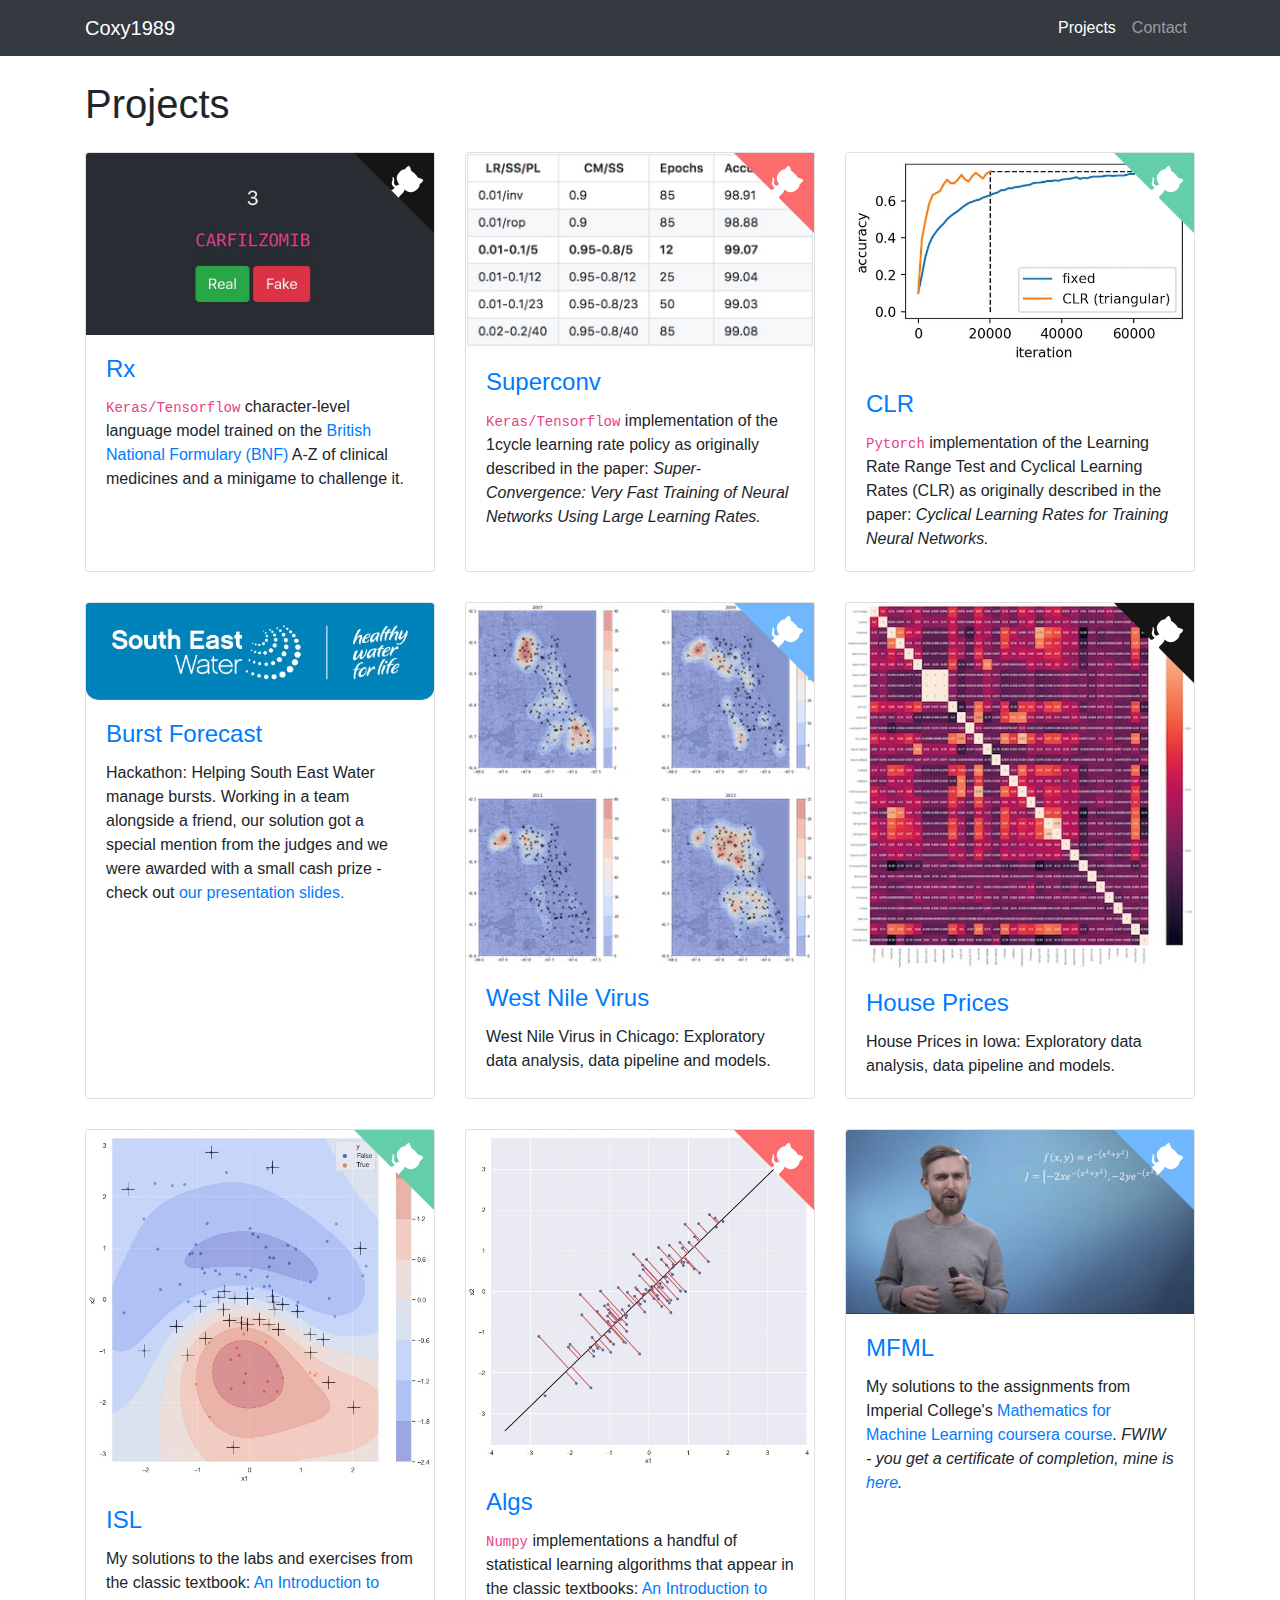
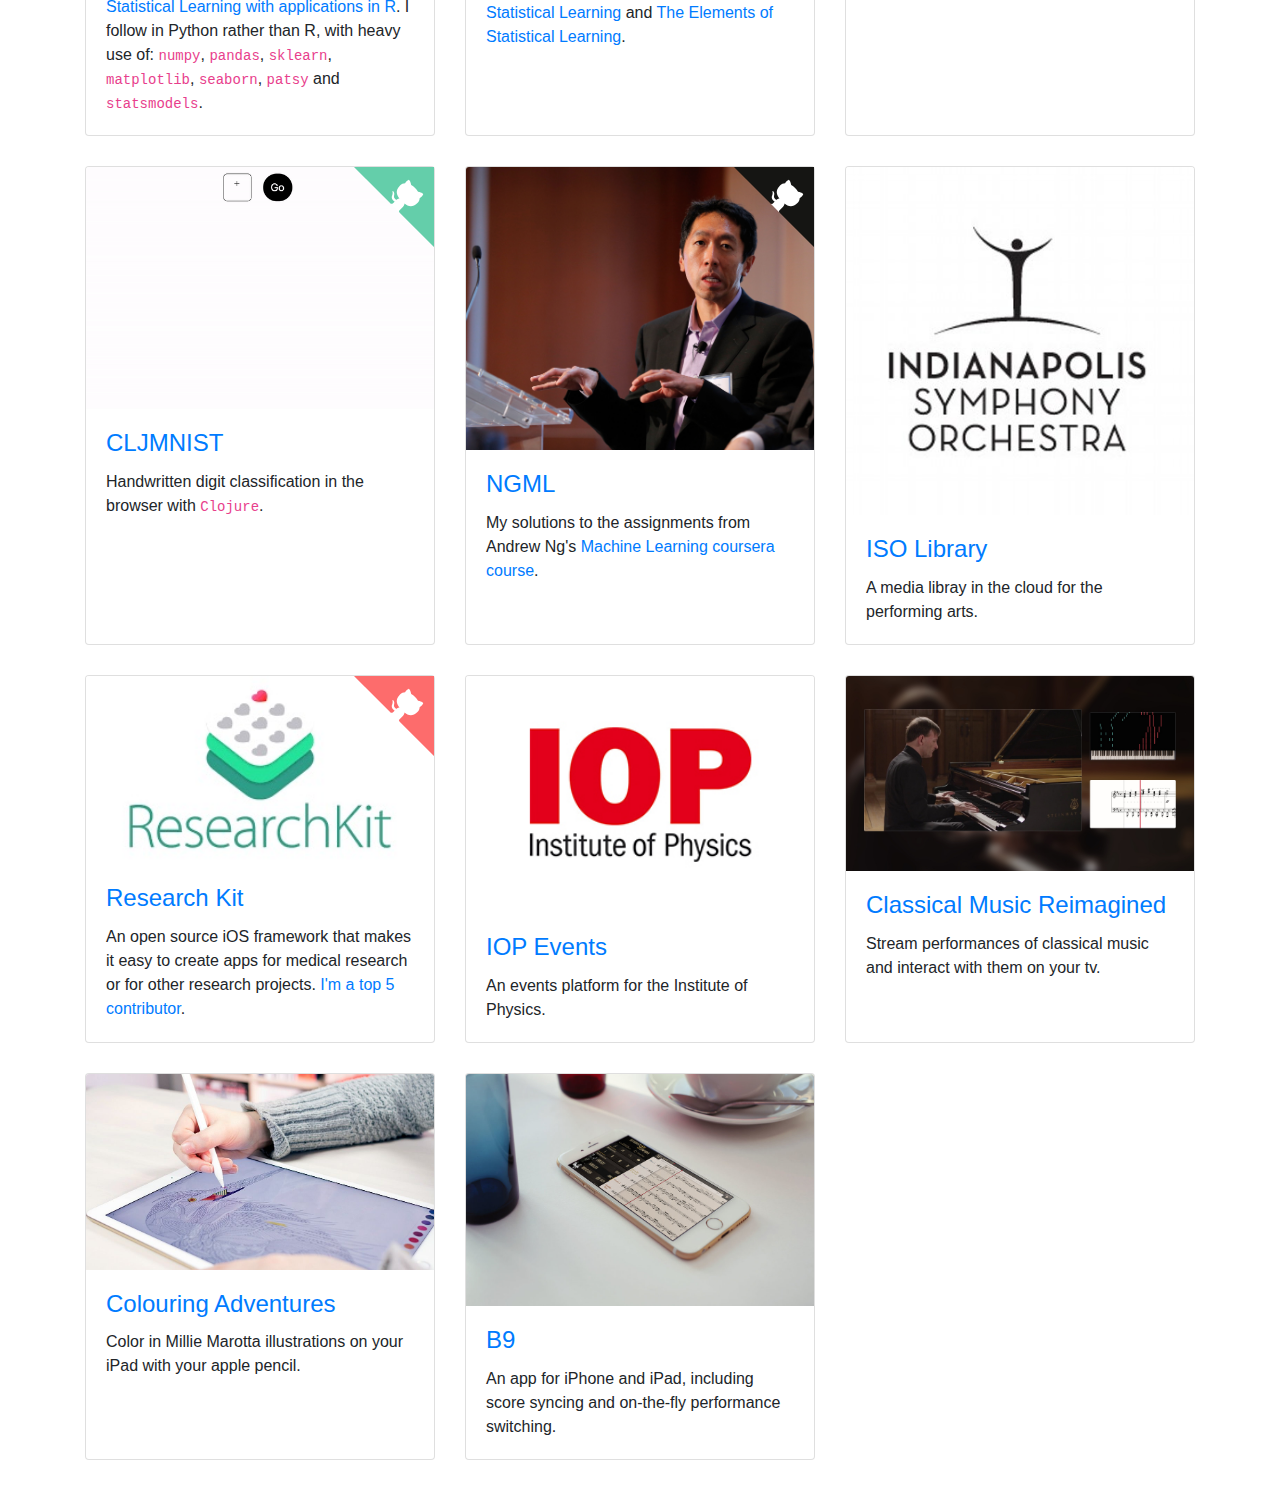
==== site/index.html @ 967aac82 "add rx" ====
<!DOCTYPE html>
<html lang="en">

  <head>

    <meta charset="utf-8">
    <meta name="viewport" content="width=device-width, initial-scale=1, shrink-to-fit=no">
    <meta name="description" content="">
    <meta name="author" content="">

    <title>Coxy1989</title>

    <!-- Bootstrap core CSS -->
    <link href="vendor/bootstrap/css/bootstrap.min.css" rel="stylesheet">

    <!-- Custom styles for this template -->
    <link href="css/3-col-portfolio.css" rel="stylesheet">

  </head>

  <body>

    <!-- Navigation -->
    <nav class="navbar navbar-expand-lg navbar-dark bg-dark fixed-top">

      <div class="container">
        <a class="navbar-brand" href="#">Coxy1989</a>
        <button class="navbar-toggler" type="button" data-toggle="collapse" data-target="#navbarResponsive" aria-controls="navbarResponsive" aria-expanded="false" aria-label="Toggle navigation">
          <span class="navbar-toggler-icon"></span>
        </button>
        <div class="collapse navbar-collapse" id="navbarResponsive">
          <ul class="navbar-nav ml-auto">
            <li class="nav-item active">
              <a class="nav-link" href="#projects">Projects
                <span class="sr-only">(current)</span>
              </a>
            </li>
            <li class="nav-item">
              <a class="nav-link" href="mailto:gcoxy1989@gmail.com">Contact</a>
            </li>
          </ul>
        </div>
      </div>
    </nav>

    <!-- Page Content -->
    <div class="container">


      <!-- Page Heading -->
      <h1 id='projects' class="my-4">Projects
      </h1>

      <div class="row">


        <div class="col-lg-4 col-sm-6 portfolio-item">
          <div class="card h-100">
            <a href="https://rx.coxy1989.com/"><img class="card-img-top" src="./img/rx.jpg" alt=""></a>
            <div class="card-body">
              <a href="https://github.com/coxy1989/rx" class="github-corner" aria-label="View source on GitHub"><svg width="80" height="80" viewBox="0 0 250 250" style="fill:#151513; color:#fff; position: absolute; top: 0; border: 0; right: 0;" aria-hidden="true"><path d="M0,0 L115,115 L130,115 L142,142 L250,250 L250,0 Z"></path><path d="M128.3,109.0 C113.8,99.7 119.0,89.6 119.0,89.6 C122.0,82.7 120.5,78.6 120.5,78.6 C119.2,72.0 123.4,76.3 123.4,76.3 C127.3,80.9 125.5,87.3 125.5,87.3 C122.9,97.6 130.6,101.9 134.4,103.2" fill="currentColor" style="transform-origin: 130px 106px;" class="octo-arm"></path><path d="M115.0,115.0 C114.9,115.1 118.7,116.5 119.8,115.4 L133.7,101.6 C136.9,99.2 139.9,98.4 142.2,98.6 C133.8,88.0 127.5,74.4 143.8,58.0 C148.5,53.4 154.0,51.2 159.7,51.0 C160.3,49.4 163.2,43.6 171.4,40.1 C171.4,40.1 176.1,42.5 178.8,56.2 C183.1,58.6 187.2,61.8 190.9,65.4 C194.5,69.0 197.7,73.2 200.1,77.6 C213.8,80.2 216.3,84.9 216.3,84.9 C212.7,93.1 206.9,96.0 205.4,96.6 C205.1,102.4 203.0,107.8 198.3,112.5 C181.9,128.9 168.3,122.5 157.7,114.1 C157.9,116.9 156.7,120.9 152.7,124.9 L141.0,136.5 C139.8,137.7 141.6,141.9 141.8,141.8 Z" fill="currentColor" class="octo-body"></path></svg></a><style>.github-corner:hover .octo-arm{animation:octocat-wave 560ms ease-in-out}@keyframes octocat-wave{0%,100%{transform:rotate(0)}20%,60%{transform:rotate(-25deg)}40%,80%{transform:rotate(10deg)}}@media (max-width:500px){.github-corner:hover .octo-arm{animation:none}.github-corner .octo-arm{animation:octocat-wave 560ms ease-in-out}}</style>
              <h4 class="card-title">
                <a href="https://rx.coxy1989.com/">Rx</a>
              </h4>
              <p class="card-text"> <code>Keras/Tensorflow</code> character-level language model trained on the <a href=https://bnf.nice.org.uk/>British National Formulary (BNF)</a> A-Z of clinical medicines and a minigame to challenge it.</p>
            </div>
          </div>
        </div>


        <div class="col-lg-4 col-sm-6 portfolio-item">
          <div class="card h-100">
            <a href="https://github.com/coxy1989/superconv"><img class="card-img-top" src="./img/superconv.jpg" alt=""></a>
            <div class="card-body">
              <a href="https://github.com/coxy1989/superconv" class="github-corner" aria-label="View source on GitHub"><svg width="80" height="80" viewBox="0 0 250 250" style="fill:#FD6C6C; color:#fff; position: absolute; top: 0; border: 0; right: 0;" aria-hidden="true"><path d="M0,0 L115,115 L130,115 L142,142 L250,250 L250,0 Z"></path><path d="M128.3,109.0 C113.8,99.7 119.0,89.6 119.0,89.6 C122.0,82.7 120.5,78.6 120.5,78.6 C119.2,72.0 123.4,76.3 123.4,76.3 C127.3,80.9 125.5,87.3 125.5,87.3 C122.9,97.6 130.6,101.9 134.4,103.2" fill="currentColor" style="transform-origin: 130px 106px;" class="octo-arm"></path><path d="M115.0,115.0 C114.9,115.1 118.7,116.5 119.8,115.4 L133.7,101.6 C136.9,99.2 139.9,98.4 142.2,98.6 C133.8,88.0 127.5,74.4 143.8,58.0 C148.5,53.4 154.0,51.2 159.7,51.0 C160.3,49.4 163.2,43.6 171.4,40.1 C171.4,40.1 176.1,42.5 178.8,56.2 C183.1,58.6 187.2,61.8 190.9,65.4 C194.5,69.0 197.7,73.2 200.1,77.6 C213.8,80.2 216.3,84.9 216.3,84.9 C212.7,93.1 206.9,96.0 205.4,96.6 C205.1,102.4 203.0,107.8 198.3,112.5 C181.9,128.9 168.3,122.5 157.7,114.1 C157.9,116.9 156.7,120.9 152.7,124.9 L141.0,136.5 C139.8,137.7 141.6,141.9 141.8,141.8 Z" fill="currentColor" class="octo-body"></path></svg></a><style>.github-corner:hover .octo-arm{animation:octocat-wave 560ms ease-in-out}@keyframes octocat-wave{0%,100%{transform:rotate(0)}20%,60%{transform:rotate(-25deg)}40%,80%{transform:rotate(10deg)}}@media (max-width:500px){.github-corner:hover .octo-arm{animation:none}.github-corner .octo-arm{animation:octocat-wave 560ms ease-in-out}}</style>
              <h4 class="card-title">
                <a href="https://github.com/coxy1989/superconv">Superconv</a>
              </h4>
              <p class="card-text"> <code>Keras/Tensorflow</code> implementation of the 1cycle learning rate policy as originally described in the paper: <i>Super-Convergence: Very Fast Training of Neural Networks Using Large Learning Rates.</i></p>
            </div>
          </div>
        </div>

        <div class="col-lg-4 col-sm-6 portfolio-item">
          <div class="card h-100">
            <a href="https://github.com/coxy1989/clr"><img class="card-img-top" src="./img/clr.jpg" alt=""></a>
            <div class="card-body">
              <a href="https://github.com/coxy1989/clr" class="github-corner" aria-label="View source on GitHub"><svg width="80" height="80" viewBox="0 0 250 250" style="fill:#64CEAA; color:#fff; position: absolute; top: 0; border: 0; right: 0;" aria-hidden="true"><path d="M0,0 L115,115 L130,115 L142,142 L250,250 L250,0 Z"></path><path d="M128.3,109.0 C113.8,99.7 119.0,89.6 119.0,89.6 C122.0,82.7 120.5,78.6 120.5,78.6 C119.2,72.0 123.4,76.3 123.4,76.3 C127.3,80.9 125.5,87.3 125.5,87.3 C122.9,97.6 130.6,101.9 134.4,103.2" fill="currentColor" style="transform-origin: 130px 106px;" class="octo-arm"></path><path d="M115.0,115.0 C114.9,115.1 118.7,116.5 119.8,115.4 L133.7,101.6 C136.9,99.2 139.9,98.4 142.2,98.6 C133.8,88.0 127.5,74.4 143.8,58.0 C148.5,53.4 154.0,51.2 159.7,51.0 C160.3,49.4 163.2,43.6 171.4,40.1 C171.4,40.1 176.1,42.5 178.8,56.2 C183.1,58.6 187.2,61.8 190.9,65.4 C194.5,69.0 197.7,73.2 200.1,77.6 C213.8,80.2 216.3,84.9 216.3,84.9 C212.7,93.1 206.9,96.0 205.4,96.6 C205.1,102.4 203.0,107.8 198.3,112.5 C181.9,128.9 168.3,122.5 157.7,114.1 C157.9,116.9 156.7,120.9 152.7,124.9 L141.0,136.5 C139.8,137.7 141.6,141.9 141.8,141.8 Z" fill="currentColor" class="octo-body"></path></svg></a><style>.github-corner:hover .octo-arm{animation:octocat-wave 560ms ease-in-out}@keyframes octocat-wave{0%,100%{transform:rotate(0)}20%,60%{transform:rotate(-25deg)}40%,80%{transform:rotate(10deg)}}@media (max-width:500px){.github-corner:hover .octo-arm{animation:none}.github-corner .octo-arm{animation:octocat-wave 560ms ease-in-out}}</style>
              <h4 class="card-title">

                <a href="https://github.com/coxy1989/clr">CLR</a>
              </h4>
              <p class="card-text"> <code>Pytorch</code> implementation of the Learning Rate Range Test and Cyclical Learning Rates (CLR) as originally described in the paper: <i>Cyclical Learning Rates for Training Neural Networks.</i></p>
            </div>
          </div>
        </div>
        <div class="col-lg-4 col-sm-6 portfolio-item">
          <div class="card h-100">
            <a href="https://solveitsew.devpost.com/"><img class="card-img-top" src="./img/sew.jpg" alt=""></a>
            <div class="card-body">
              <h4 class="card-title">
                <a href="https://solveitsew.devpost.com/">Burst Forecast</a>
              </h4>
              <p class="card-text">Hackathon: Helping South East Water manage bursts. Working in a team alongside a friend, our solution got a special mention from the judges and we were awarded with a small cash prize - check out <a href=https://docs.google.com/presentation/d/1kaTD7jr0DhJR7IDXVY0lVQ7-jD_r_qhhgqzK9_5nKRc/edit#slide=id.p> our presentation slides.</a></p>
            </div>
          </div>
        </div>
        <div class="col-lg-4 col-sm-6 portfolio-item">
          <div class="card h-100">
            <a href="https://github.com/coxy1989/west-nile-virus"><img class="card-img-top" src="./img/wnv.jpg" alt=""></a>
            <div class="card-body">
              <a href="https://github.com/coxy1989/west-nile-virus" class="github-corner" aria-label="View source on GitHub"><svg width="80" height="80" viewBox="0 0 250 250" style="fill:#70B7FD; color:#fff; position: absolute; top: 0; border: 0; right: 0;" aria-hidden="true"><path d="M0,0 L115,115 L130,115 L142,142 L250,250 L250,0 Z"></path><path d="M128.3,109.0 C113.8,99.7 119.0,89.6 119.0,89.6 C122.0,82.7 120.5,78.6 120.5,78.6 C119.2,72.0 123.4,76.3 123.4,76.3 C127.3,80.9 125.5,87.3 125.5,87.3 C122.9,97.6 130.6,101.9 134.4,103.2" fill="currentColor" style="transform-origin: 130px 106px;" class="octo-arm"></path><path d="M115.0,115.0 C114.9,115.1 118.7,116.5 119.8,115.4 L133.7,101.6 C136.9,99.2 139.9,98.4 142.2,98.6 C133.8,88.0 127.5,74.4 143.8,58.0 C148.5,53.4 154.0,51.2 159.7,51.0 C160.3,49.4 163.2,43.6 171.4,40.1 C171.4,40.1 176.1,42.5 178.8,56.2 C183.1,58.6 187.2,61.8 190.9,65.4 C194.5,69.0 197.7,73.2 200.1,77.6 C213.8,80.2 216.3,84.9 216.3,84.9 C212.7,93.1 206.9,96.0 205.4,96.6 C205.1,102.4 203.0,107.8 198.3,112.5 C181.9,128.9 168.3,122.5 157.7,114.1 C157.9,116.9 156.7,120.9 152.7,124.9 L141.0,136.5 C139.8,137.7 141.6,141.9 141.8,141.8 Z" fill="currentColor" class="octo-body"></path></svg></a><style>.github-corner:hover .octo-arm{animation:octocat-wave 560ms ease-in-out}@keyframes octocat-wave{0%,100%{transform:rotate(0)}20%,60%{transform:rotate(-25deg)}40%,80%{transform:rotate(10deg)}}@media (max-width:500px){.github-corner:hover .octo-arm{animation:none}.github-corner .octo-arm{animation:octocat-wave 560ms ease-in-out}}</style>
              <h4 class="card-title">
                <a href="https://github.com/coxy1989/west-nile-virus">West Nile Virus</a>
              </h4>
              <p class="card-text">West Nile Virus in Chicago: Exploratory data analysis, data pipeline and models.</p>
            </div>
          </div>
        </div>
        <div class="col-lg-4 col-sm-6 portfolio-item">
          <div class="card h-100">
            <a href="https://github.com/coxy1989/house-prices"><img class="card-img-top" src="./img/house_prices.jpg" alt=""></a>
            <div class="card-body">
              <a href="https://github.com/coxy1989/house-prices" class="github-corner" aria-label="View source on GitHub"><svg width="80" height="80" viewBox="0 0 250 250" style="fill:#151513; color:#fff; position: absolute; top: 0; border: 0; right: 0;" aria-hidden="true"><path d="M0,0 L115,115 L130,115 L142,142 L250,250 L250,0 Z"></path><path d="M128.3,109.0 C113.8,99.7 119.0,89.6 119.0,89.6 C122.0,82.7 120.5,78.6 120.5,78.6 C119.2,72.0 123.4,76.3 123.4,76.3 C127.3,80.9 125.5,87.3 125.5,87.3 C122.9,97.6 130.6,101.9 134.4,103.2" fill="currentColor" style="transform-origin: 130px 106px;" class="octo-arm"></path><path d="M115.0,115.0 C114.9,115.1 118.7,116.5 119.8,115.4 L133.7,101.6 C136.9,99.2 139.9,98.4 142.2,98.6 C133.8,88.0 127.5,74.4 143.8,58.0 C148.5,53.4 154.0,51.2 159.7,51.0 C160.3,49.4 163.2,43.6 171.4,40.1 C171.4,40.1 176.1,42.5 178.8,56.2 C183.1,58.6 187.2,61.8 190.9,65.4 C194.5,69.0 197.7,73.2 200.1,77.6 C213.8,80.2 216.3,84.9 216.3,84.9 C212.7,93.1 206.9,96.0 205.4,96.6 C205.1,102.4 203.0,107.8 198.3,112.5 C181.9,128.9 168.3,122.5 157.7,114.1 C157.9,116.9 156.7,120.9 152.7,124.9 L141.0,136.5 C139.8,137.7 141.6,141.9 141.8,141.8 Z" fill="currentColor" class="octo-body"></path></svg></a><style>.github-corner:hover .octo-arm{animation:octocat-wave 560ms ease-in-out}@keyframes octocat-wave{0%,100%{transform:rotate(0)}20%,60%{transform:rotate(-25deg)}40%,80%{transform:rotate(10deg)}}@media (max-width:500px){.github-corner:hover .octo-arm{animation:none}.github-corner .octo-arm{animation:octocat-wave 560ms ease-in-out}}</style>
              <h4 class="card-title">
                <a href="https://github.com/coxy1989/house-prices">House Prices</a>
              </h4>
              <p class="card-text">House Prices in Iowa: Exploratory data analysis, data pipeline and models.</p>
            </div>
          </div>
        </div>
        <div class="col-lg-4 col-sm-6 portfolio-item">
          <div class="card h-100">
            <a href="https://github.com/coxy1989/isl"><img class="card-img-top" src="./img/isl.jpg" alt=""></a>
            <div class="card-body">
              <a href="https://github.com/coxy1989/isl" class="github-corner" aria-label="View source on GitHub"><svg width="80" height="80" viewBox="0 0 250 250" style="fill:#64CEAA; color:#fff; position: absolute; top: 0; border: 0; right: 0;" aria-hidden="true"><path d="M0,0 L115,115 L130,115 L142,142 L250,250 L250,0 Z"></path><path d="M128.3,109.0 C113.8,99.7 119.0,89.6 119.0,89.6 C122.0,82.7 120.5,78.6 120.5,78.6 C119.2,72.0 123.4,76.3 123.4,76.3 C127.3,80.9 125.5,87.3 125.5,87.3 C122.9,97.6 130.6,101.9 134.4,103.2" fill="currentColor" style="transform-origin: 130px 106px;" class="octo-arm"></path><path d="M115.0,115.0 C114.9,115.1 118.7,116.5 119.8,115.4 L133.7,101.6 C136.9,99.2 139.9,98.4 142.2,98.6 C133.8,88.0 127.5,74.4 143.8,58.0 C148.5,53.4 154.0,51.2 159.7,51.0 C160.3,49.4 163.2,43.6 171.4,40.1 C171.4,40.1 176.1,42.5 178.8,56.2 C183.1,58.6 187.2,61.8 190.9,65.4 C194.5,69.0 197.7,73.2 200.1,77.6 C213.8,80.2 216.3,84.9 216.3,84.9 C212.7,93.1 206.9,96.0 205.4,96.6 C205.1,102.4 203.0,107.8 198.3,112.5 C181.9,128.9 168.3,122.5 157.7,114.1 C157.9,116.9 156.7,120.9 152.7,124.9 L141.0,136.5 C139.8,137.7 141.6,141.9 141.8,141.8 Z" fill="currentColor" class="octo-body"></path></svg></a><style>.github-corner:hover .octo-arm{animation:octocat-wave 560ms ease-in-out}@keyframes octocat-wave{0%,100%{transform:rotate(0)}20%,60%{transform:rotate(-25deg)}40%,80%{transform:rotate(10deg)}}@media (max-width:500px){.github-corner:hover .octo-arm{animation:none}.github-corner .octo-arm{animation:octocat-wave 560ms ease-in-out}}</style>
              <h4 class="card-title">
                <a href="https://github.com/coxy1989/isl">ISL</a>
              </h4>
              <p class="card-text"> My solutions to the labs and exercises from the classic textbook: <a href=http://www-bcf.usc.edu/~gareth/ISL/>An Introduction to Statistical Learning with applications in R</a>. I follow in Python rather than R, with heavy use of: <code>numpy</code>, <code>pandas</code>, <code>sklearn</code>, <code>matplotlib</code>, <code>seaborn</code>, <code>patsy</code> and <code>statsmodels</code>.</p>
            </div>
          </div>
        </div>

        <div class="col-lg-4 col-sm-6 portfolio-item">
          <div class="card h-100">
            <a href="https://github.com/coxy1989/algs"><img class="card-img-top" src="./img/algs.jpg" alt=""></a>
            <div class="card-body">
              <a href="https://github.com/coxy1989/algs" class="github-corner" aria-label="View source on GitHub"><svg width="80" height="80" viewBox="0 0 250 250" style="fill:#FD6C6C; color:#fff; position: absolute; top: 0; border: 0; right: 0;" aria-hidden="true"><path d="M0,0 L115,115 L130,115 L142,142 L250,250 L250,0 Z"></path><path d="M128.3,109.0 C113.8,99.7 119.0,89.6 119.0,89.6 C122.0,82.7 120.5,78.6 120.5,78.6 C119.2,72.0 123.4,76.3 123.4,76.3 C127.3,80.9 125.5,87.3 125.5,87.3 C122.9,97.6 130.6,101.9 134.4,103.2" fill="currentColor" style="transform-origin: 130px 106px;" class="octo-arm"></path><path d="M115.0,115.0 C114.9,115.1 118.7,116.5 119.8,115.4 L133.7,101.6 C136.9,99.2 139.9,98.4 142.2,98.6 C133.8,88.0 127.5,74.4 143.8,58.0 C148.5,53.4 154.0,51.2 159.7,51.0 C160.3,49.4 163.2,43.6 171.4,40.1 C171.4,40.1 176.1,42.5 178.8,56.2 C183.1,58.6 187.2,61.8 190.9,65.4 C194.5,69.0 197.7,73.2 200.1,77.6 C213.8,80.2 216.3,84.9 216.3,84.9 C212.7,93.1 206.9,96.0 205.4,96.6 C205.1,102.4 203.0,107.8 198.3,112.5 C181.9,128.9 168.3,122.5 157.7,114.1 C157.9,116.9 156.7,120.9 152.7,124.9 L141.0,136.5 C139.8,137.7 141.6,141.9 141.8,141.8 Z" fill="currentColor" class="octo-body"></path></svg></a><style>.github-corner:hover .octo-arm{animation:octocat-wave 560ms ease-in-out}@keyframes octocat-wave{0%,100%{transform:rotate(0)}20%,60%{transform:rotate(-25deg)}40%,80%{transform:rotate(10deg)}}@media (max-width:500px){.github-corner:hover .octo-arm{animation:none}.github-corner .octo-arm{animation:octocat-wave 560ms ease-in-out}}</style>
              <h4 class="card-title">
                <a href="https://github.com/coxy1989/algs">Algs</a>
              </h4>
              <p class="card-text"> <code>Numpy</code> implementations a handful of statistical learning algorithms that appear in the classic textbooks: <a href=http://www-bcf.usc.edu/~gareth/ISL/>An Introduction to Statistical Learning</a> and <a href=https://web.stanford.edu/~hastie/ElemStatLearn/>The Elements of Statistical Learning</a>.</p>
            </div>
          </div>
        </div>

        <div class="col-lg-4 col-sm-6 portfolio-item">
          <div class="card h-100">
            <a href="https://github.com/coxy1989/mfml"><img class="card-img-top" src="./img/mfml.jpg" alt=""></a>
            <div class="card-body">
              <a href="https://github.com/coxy1989/mfml" class="github-corner" aria-label="View source on GitHub"><svg width="80" height="80" viewBox="0 0 250 250" style="fill:#70B7FD; color:#fff; position: absolute; top: 0; border: 0; right: 0;" aria-hidden="true"><path d="M0,0 L115,115 L130,115 L142,142 L250,250 L250,0 Z"></path><path d="M128.3,109.0 C113.8,99.7 119.0,89.6 119.0,89.6 C122.0,82.7 120.5,78.6 120.5,78.6 C119.2,72.0 123.4,76.3 123.4,76.3 C127.3,80.9 125.5,87.3 125.5,87.3 C122.9,97.6 130.6,101.9 134.4,103.2" fill="currentColor" style="transform-origin: 130px 106px;" class="octo-arm"></path><path d="M115.0,115.0 C114.9,115.1 118.7,116.5 119.8,115.4 L133.7,101.6 C136.9,99.2 139.9,98.4 142.2,98.6 C133.8,88.0 127.5,74.4 143.8,58.0 C148.5,53.4 154.0,51.2 159.7,51.0 C160.3,49.4 163.2,43.6 171.4,40.1 C171.4,40.1 176.1,42.5 178.8,56.2 C183.1,58.6 187.2,61.8 190.9,65.4 C194.5,69.0 197.7,73.2 200.1,77.6 C213.8,80.2 216.3,84.9 216.3,84.9 C212.7,93.1 206.9,96.0 205.4,96.6 C205.1,102.4 203.0,107.8 198.3,112.5 C181.9,128.9 168.3,122.5 157.7,114.1 C157.9,116.9 156.7,120.9 152.7,124.9 L141.0,136.5 C139.8,137.7 141.6,141.9 141.8,141.8 Z" fill="currentColor" class="octo-body"></path></svg></a><style>.github-corner:hover .octo-arm{animation:octocat-wave 560ms ease-in-out}@keyframes octocat-wave{0%,100%{transform:rotate(0)}20%,60%{transform:rotate(-25deg)}40%,80%{transform:rotate(10deg)}}@media (max-width:500px){.github-corner:hover .octo-arm{animation:none}.github-corner .octo-arm{animation:octocat-wave 560ms ease-in-out}}</style>
              <h4 class="card-title">
                <a href="https://github.com/coxy1989/mfml">MFML</a>
              </h4>
              <p class="card-text"> My solutions to the assignments from Imperial College's <a href=https://www.coursera.org/specializations/mathematics-machine-learning>Mathematics for Machine Learning coursera course</a>. <i>FWIW - you get a certificate of completion, mine is <a href=https://www.coursera.org/account/accomplishments/specialization/ARMLMTNPZJTD>here</a>.</i></p>
            </div>
          </div>
        </div>


        <div class="col-lg-4 col-sm-6 portfolio-item">
          <div class="card h-100">
            <a href="https://github.com/coxy1989/clj_mnist"><img class="card-img-top" src="./img/clj_mnist.gif" alt=""></a>
            <div class="card-body">
              <a href="https://github.com/coxy1989/clj_mnist" class="github-corner" aria-label="View source on GitHub"><svg width="80" height="80" viewBox="0 0 250 250" style="fill:#64CEAA; color:#fff; position: absolute; top: 0; border: 0; right: 0;" aria-hidden="true"><path d="M0,0 L115,115 L130,115 L142,142 L250,250 L250,0 Z"></path><path d="M128.3,109.0 C113.8,99.7 119.0,89.6 119.0,89.6 C122.0,82.7 120.5,78.6 120.5,78.6 C119.2,72.0 123.4,76.3 123.4,76.3 C127.3,80.9 125.5,87.3 125.5,87.3 C122.9,97.6 130.6,101.9 134.4,103.2" fill="currentColor" style="transform-origin: 130px 106px;" class="octo-arm"></path><path d="M115.0,115.0 C114.9,115.1 118.7,116.5 119.8,115.4 L133.7,101.6 C136.9,99.2 139.9,98.4 142.2,98.6 C133.8,88.0 127.5,74.4 143.8,58.0 C148.5,53.4 154.0,51.2 159.7,51.0 C160.3,49.4 163.2,43.6 171.4,40.1 C171.4,40.1 176.1,42.5 178.8,56.2 C183.1,58.6 187.2,61.8 190.9,65.4 C194.5,69.0 197.7,73.2 200.1,77.6 C213.8,80.2 216.3,84.9 216.3,84.9 C212.7,93.1 206.9,96.0 205.4,96.6 C205.1,102.4 203.0,107.8 198.3,112.5 C181.9,128.9 168.3,122.5 157.7,114.1 C157.9,116.9 156.7,120.9 152.7,124.9 L141.0,136.5 C139.8,137.7 141.6,141.9 141.8,141.8 Z" fill="currentColor" class="octo-body"></path></svg></a><style>.github-corner:hover .octo-arm{animation:octocat-wave 560ms ease-in-out}@keyframes octocat-wave{0%,100%{transform:rotate(0)}20%,60%{transform:rotate(-25deg)}40%,80%{transform:rotate(10deg)}}@media (max-width:500px){.github-corner:hover .octo-arm{animation:none}.github-corner .octo-arm{animation:octocat-wave 560ms ease-in-out}}</style>
              <h4 class="card-title">
                <a href="https://github.com/coxy1989/clj_mnist">CLJMNIST</a>
              </h4>
              <p class="card-text"> Handwritten digit classification in the browser with <code>Clojure</code>.</a></p>
            </div>
          </div>
        </div>

        <div class="col-lg-4 col-sm-6 portfolio-item">
          <div class="card h-100">
            <a href="https://github.com/coxy1989/ng_ml"><img class="card-img-top" src="./img/ng.jpg" alt=""></a>
            <div class="card-body">
              <a href="https://github.com/coxy1989/ng_ml" class="github-corner" aria-label="View source on GitHub"><svg width="80" height="80" viewBox="0 0 250 250" style="fill:#151513; color:#fff; position: absolute; top: 0; border: 0; right: 0;" aria-hidden="true"><path d="M0,0 L115,115 L130,115 L142,142 L250,250 L250,0 Z"></path><path d="M128.3,109.0 C113.8,99.7 119.0,89.6 119.0,89.6 C122.0,82.7 120.5,78.6 120.5,78.6 C119.2,72.0 123.4,76.3 123.4,76.3 C127.3,80.9 125.5,87.3 125.5,87.3 C122.9,97.6 130.6,101.9 134.4,103.2" fill="currentColor" style="transform-origin: 130px 106px;" class="octo-arm"></path><path d="M115.0,115.0 C114.9,115.1 118.7,116.5 119.8,115.4 L133.7,101.6 C136.9,99.2 139.9,98.4 142.2,98.6 C133.8,88.0 127.5,74.4 143.8,58.0 C148.5,53.4 154.0,51.2 159.7,51.0 C160.3,49.4 163.2,43.6 171.4,40.1 C171.4,40.1 176.1,42.5 178.8,56.2 C183.1,58.6 187.2,61.8 190.9,65.4 C194.5,69.0 197.7,73.2 200.1,77.6 C213.8,80.2 216.3,84.9 216.3,84.9 C212.7,93.1 206.9,96.0 205.4,96.6 C205.1,102.4 203.0,107.8 198.3,112.5 C181.9,128.9 168.3,122.5 157.7,114.1 C157.9,116.9 156.7,120.9 152.7,124.9 L141.0,136.5 C139.8,137.7 141.6,141.9 141.8,141.8 Z" fill="currentColor" class="octo-body"></path></svg></a><style>.github-corner:hover .octo-arm{animation:octocat-wave 560ms ease-in-out}@keyframes octocat-wave{0%,100%{transform:rotate(0)}20%,60%{transform:rotate(-25deg)}40%,80%{transform:rotate(10deg)}}@media (max-width:500px){.github-corner:hover .octo-arm{animation:none}.github-corner .octo-arm{animation:octocat-wave 560ms ease-in-out}}</style>
              <h4 class="card-title">
                <a href="https://github.com/coxy1989/ng_ml">NGML</a>
              </h4>
              <p class="card-text"> My solutions to the assignments from Andrew Ng's <a href=https://www.coursera.org/learn/machine-learning>Machine Learning coursera course</a>.</p>
            </div>
          </div>
        </div>


        <div class="col-lg-4 col-sm-6 portfolio-item">
          <div class="card h-100">
            <a href="https://www.amphio.co/iso.html"><img class="card-img-top" src="./img/iso.jpg" alt=""></a>
            <div class="card-body">
              <h4 class="card-title">
                <a href="https://www.amphio.co/iso.html">ISO Library</a>
              </h4>
              <p class="card-text"> A media libray in the cloud for the performing arts.</a></p>
            </div>
          </div>
        </div>

        <div class="col-lg-4 col-sm-6 portfolio-item">
          <div class="card h-100">
            <a href="https://github.com/ResearchKit/ResearchKit"><img class="card-img-top" src="./img/rk.jpg" alt=""></a>
            <div class="card-body">
              <a href="https://github.com/ResearchKit/ResearchKit" class="github-corner" aria-label="View source on GitHub"><svg width="80" height="80" viewBox="0 0 250 250" style="fill:#FD6C6C; color:#fff; position: absolute; top: 0; border: 0; right: 0;" aria-hidden="true"><path d="M0,0 L115,115 L130,115 L142,142 L250,250 L250,0 Z"></path><path d="M128.3,109.0 C113.8,99.7 119.0,89.6 119.0,89.6 C122.0,82.7 120.5,78.6 120.5,78.6 C119.2,72.0 123.4,76.3 123.4,76.3 C127.3,80.9 125.5,87.3 125.5,87.3 C122.9,97.6 130.6,101.9 134.4,103.2" fill="currentColor" style="transform-origin: 130px 106px;" class="octo-arm"></path><path d="M115.0,115.0 C114.9,115.1 118.7,116.5 119.8,115.4 L133.7,101.6 C136.9,99.2 139.9,98.4 142.2,98.6 C133.8,88.0 127.5,74.4 143.8,58.0 C148.5,53.4 154.0,51.2 159.7,51.0 C160.3,49.4 163.2,43.6 171.4,40.1 C171.4,40.1 176.1,42.5 178.8,56.2 C183.1,58.6 187.2,61.8 190.9,65.4 C194.5,69.0 197.7,73.2 200.1,77.6 C213.8,80.2 216.3,84.9 216.3,84.9 C212.7,93.1 206.9,96.0 205.4,96.6 C205.1,102.4 203.0,107.8 198.3,112.5 C181.9,128.9 168.3,122.5 157.7,114.1 C157.9,116.9 156.7,120.9 152.7,124.9 L141.0,136.5 C139.8,137.7 141.6,141.9 141.8,141.8 Z" fill="currentColor" class="octo-body"></path></svg></a><style>.github-corner:hover .octo-arm{animation:octocat-wave 560ms ease-in-out}@keyframes octocat-wave{0%,100%{transform:rotate(0)}20%,60%{transform:rotate(-25deg)}40%,80%{transform:rotate(10deg)}}@media (max-width:500px){.github-corner:hover .octo-arm{animation:none}.github-corner .octo-arm{animation:octocat-wave 560ms ease-in-out}}</style>
              <h4 class="card-title">
                <a href="https://github.com/ResearchKit/ResearchKit">Research Kit</a>
              </h4>
              <p class="card-text"> An open source iOS framework that makes it easy to create apps for medical research or for other research projects. <a href=https://github.com/ResearchKit/ResearchKit/graphs/contributors?from=2015-04-12&to=2019-01-22&type=a>I'm a top 5 contributor</a>.</a></p>
            </div>
          </div>
        </div>

        <div class="col-lg-4 col-sm-6 portfolio-item">
          <div class="card h-100">
            <a href="https://www.amphio.co/iop-events.html "><img class="card-img-top" src="./img/iop.jpg" alt=""></a>
            <div class="card-body">
              <h4 class="card-title">
                <a href="https://www.amphio.co/iop-events.html ">IOP Events</a>
              </h4>
              <p class="card-text"> An events platform for the Institute of Physics</code>.</a></p>
            </div>
          </div>
        </div>

        <div class="col-lg-4 col-sm-6 portfolio-item">
          <div class="card h-100">
            <a href="https://itunes.apple.com/gb/app/classical-music-reimagined/id1046460216"><img class="card-img-top" src="./img/cmri.jpg" alt=""></a>
            <div class="card-body">
              <h4 class="card-title">
                <a href="https://itunes.apple.com/gb/app/classical-music-reimagined/id1046460216">Classical Music Reimagined</a>
              </h4>
              <p class="card-text"> Stream performances of classical music and interact with them on your tv.</a></p>
            </div>
          </div>
        </div>

        <div class="col-lg-4 col-sm-6 portfolio-item">
          <div class="card h-100">
            <a href="https://itunes.apple.com/gb/app/millie-marottas-colouring-adventures/id1064432319?mt=8"><img class="card-img-top" src="./img/col.jpg" alt=""></a>
            <div class="card-body">
              <h4 class="card-title">
                <a href="https://itunes.apple.com/gb/app/millie-marottas-colouring-adventures/id1064432319?mt=8">Colouring Adventures</a>
              </h4>
              <p class="card-text"> Color in Millie Marotta illustrations on your iPad with your apple pencil. </a></p>
            </div>
          </div>
        </div>

        <div class="col-lg-4 col-sm-6 portfolio-item">
          <div class="card h-100">
            <a href="http://beethovens9thsymphony.touchpress.com/ "><img class="card-img-top" src="./img/b9.jpg" alt=""></a>
            <div class="card-body">
              <h4 class="card-title">
                <a href="http://beethovens9thsymphony.touchpress.com/ ">B9</a>
              </h4>
              <p class="card-text"> An app for iPhone and iPad, including score syncing and on-the-fly performance switching. </a></p>
            </div>
          </div>
        </div>


      </div>
    </div>

    <!-- Bootstrap core JavaScript -->
    <script src="vendor/jquery/jquery.min.js"></script>
    <script src="vendor/bootstrap/js/bootstrap.bundle.min.js"></script>

  </body>

</html>
---- site/css/3-col-portfolio.css ----
/*!
 * Start Bootstrap - 3 Col Portfolio (https://startbootstrap.com/template-overviews/3-col-portfolio)
 * Copyright 2013-2018 Start Bootstrap
 * Licensed under MIT (https://github.com/BlackrockDigital/startbootstrap-3-col-portfolio/blob/master/LICENSE)
 */

body {
  padding-top: 54px;
}

@media (min-width: 992px) {
  body {
    padding-top: 56px;
  }
}

.portfolio-item {
  margin-bottom: 30px;
}

.pagination {
  margin-bottom: 30px;
}
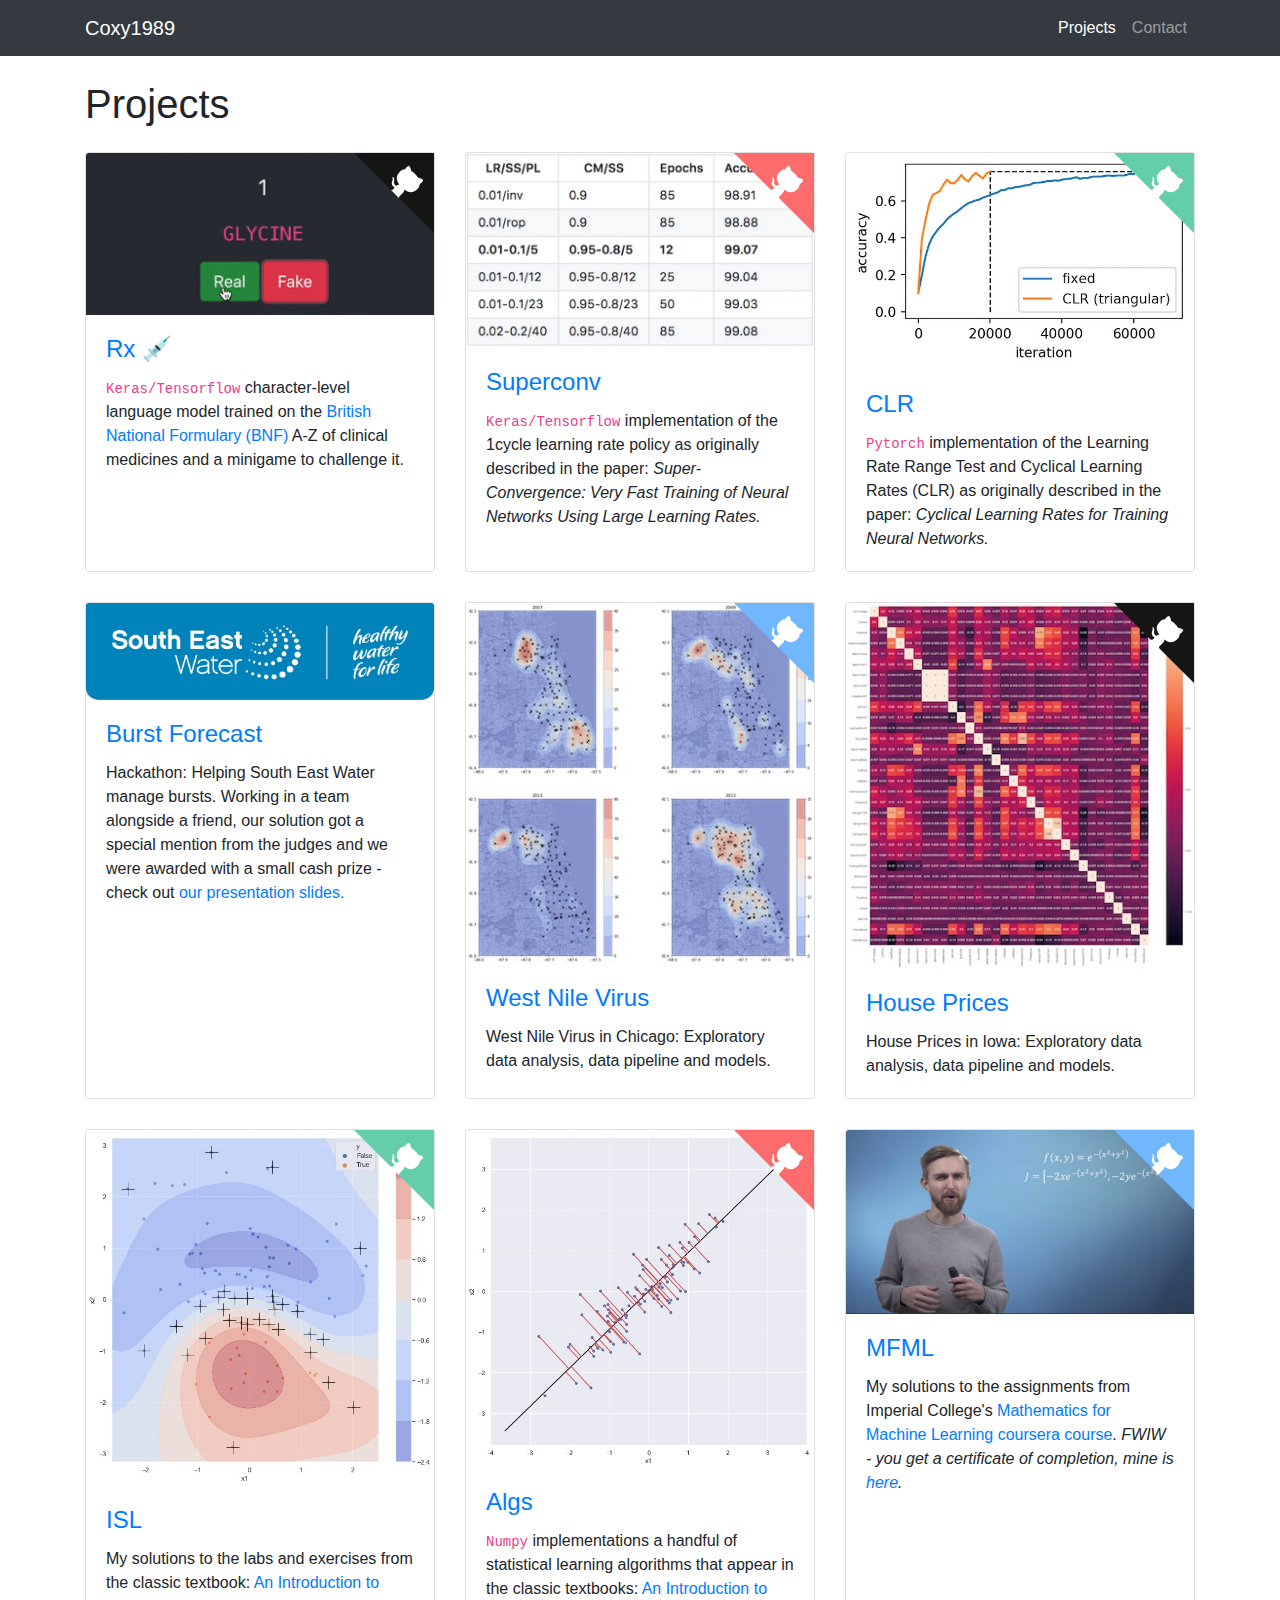
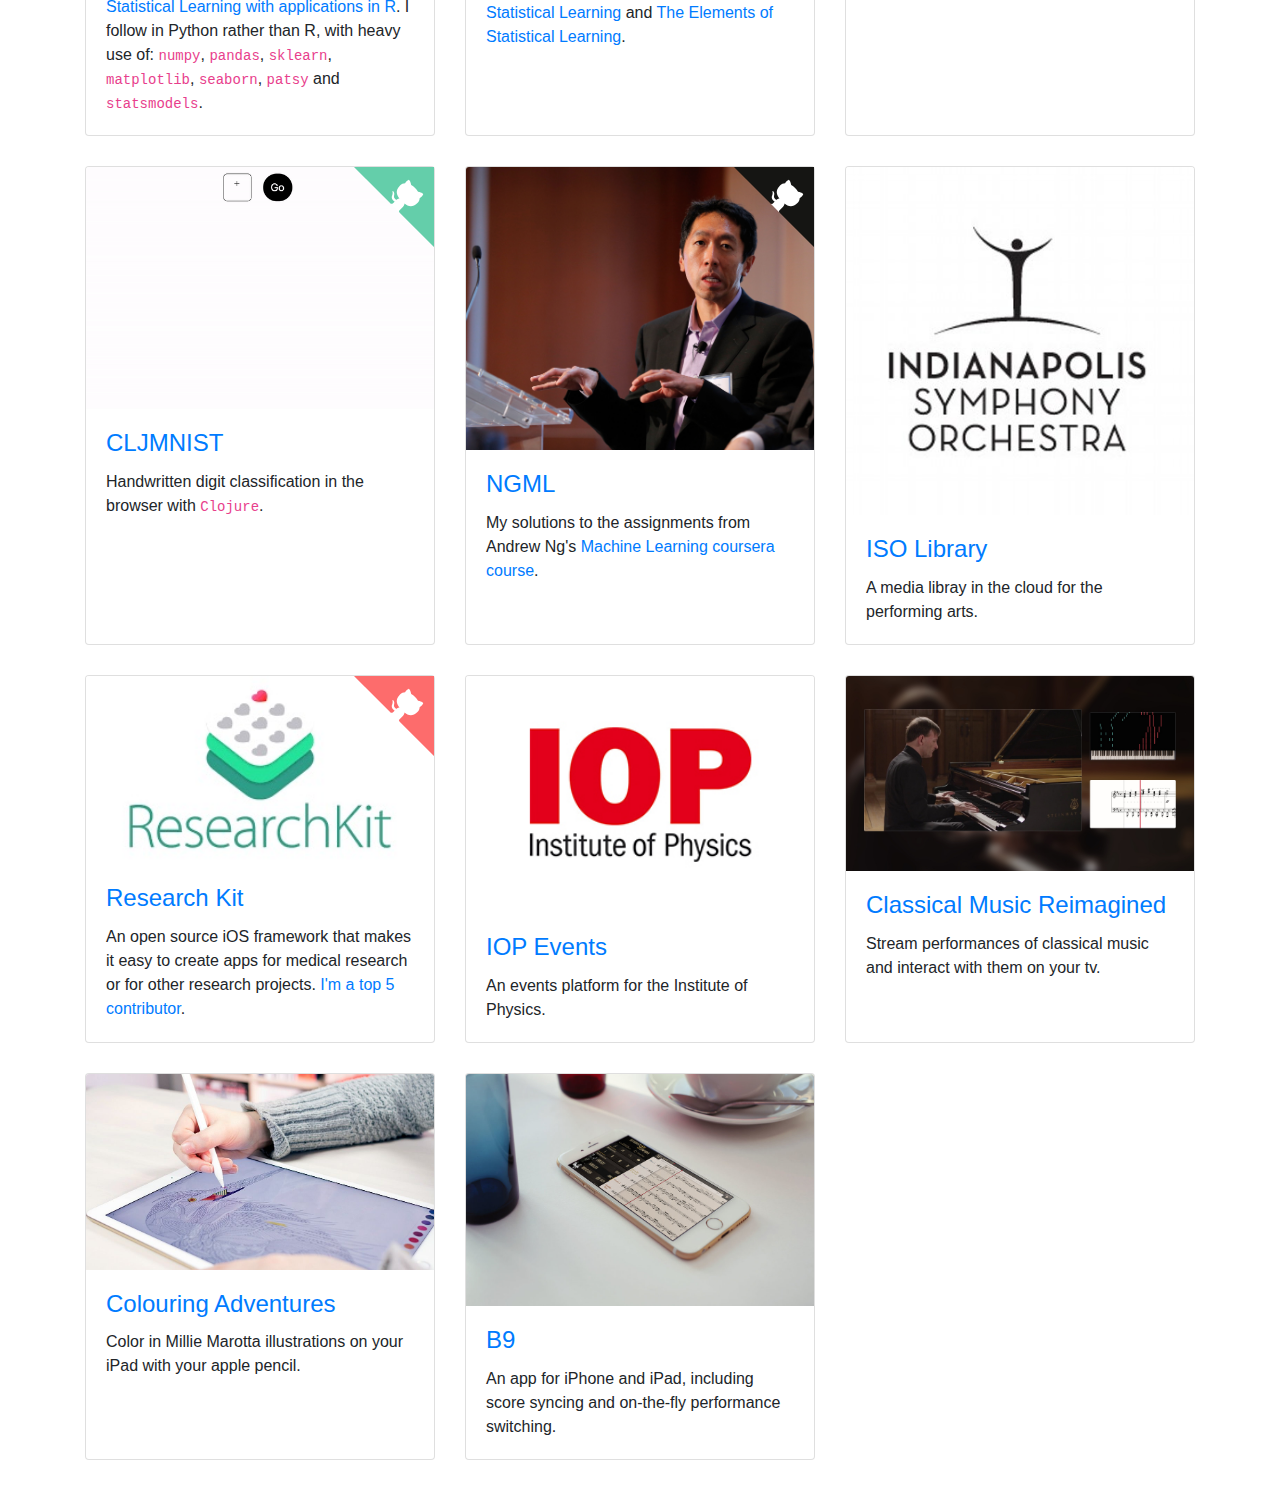
==== commit 7aca0d02: "update rx" ====
--- a/site/index.html
+++ b/site/index.html
@@ -56,11 +56,11 @@
 
         <div class="col-lg-4 col-sm-6 portfolio-item">
           <div class="card h-100">
-            <a href="https://rx.coxy1989.com/"><img class="card-img-top" src="./img/rx.jpg" alt=""></a>
+            <a href="https://rx.coxy1989.com/"><img class="card-img-top" src="./img/rx.gif" alt=""></a>
             <div class="card-body">
               <a href="https://github.com/coxy1989/rx" class="github-corner" aria-label="View source on GitHub"><svg width="80" height="80" viewBox="0 0 250 250" style="fill:#151513; color:#fff; position: absolute; top: 0; border: 0; right: 0;" aria-hidden="true"><path d="M0,0 L115,115 L130,115 L142,142 L250,250 L250,0 Z"></path><path d="M128.3,109.0 C113.8,99.7 119.0,89.6 119.0,89.6 C122.0,82.7 120.5,78.6 120.5,78.6 C119.2,72.0 123.4,76.3 123.4,76.3 C127.3,80.9 125.5,87.3 125.5,87.3 C122.9,97.6 130.6,101.9 134.4,103.2" fill="currentColor" style="transform-origin: 130px 106px;" class="octo-arm"></path><path d="M115.0,115.0 C114.9,115.1 118.7,116.5 119.8,115.4 L133.7,101.6 C136.9,99.2 139.9,98.4 142.2,98.6 C133.8,88.0 127.5,74.4 143.8,58.0 C148.5,53.4 154.0,51.2 159.7,51.0 C160.3,49.4 163.2,43.6 171.4,40.1 C171.4,40.1 176.1,42.5 178.8,56.2 C183.1,58.6 187.2,61.8 190.9,65.4 C194.5,69.0 197.7,73.2 200.1,77.6 C213.8,80.2 216.3,84.9 216.3,84.9 C212.7,93.1 206.9,96.0 205.4,96.6 C205.1,102.4 203.0,107.8 198.3,112.5 C181.9,128.9 168.3,122.5 157.7,114.1 C157.9,116.9 156.7,120.9 152.7,124.9 L141.0,136.5 C139.8,137.7 141.6,141.9 141.8,141.8 Z" fill="currentColor" class="octo-body"></path></svg></a><style>.github-corner:hover .octo-arm{animation:octocat-wave 560ms ease-in-out}@keyframes octocat-wave{0%,100%{transform:rotate(0)}20%,60%{transform:rotate(-25deg)}40%,80%{transform:rotate(10deg)}}@media (max-width:500px){.github-corner:hover .octo-arm{animation:none}.github-corner .octo-arm{animation:octocat-wave 560ms ease-in-out}}</style>
               <h4 class="card-title">
-                <a href="https://rx.coxy1989.com/">Rx</a>
+                <a href="https://rx.coxy1989.com/">Rx 💉</a>
               </h4>
               <p class="card-text"> <code>Keras/Tensorflow</code> character-level language model trained on the <a href=https://bnf.nice.org.uk/>British National Formulary (BNF)</a> A-Z of clinical medicines and a minigame to challenge it.</p>
             </div>
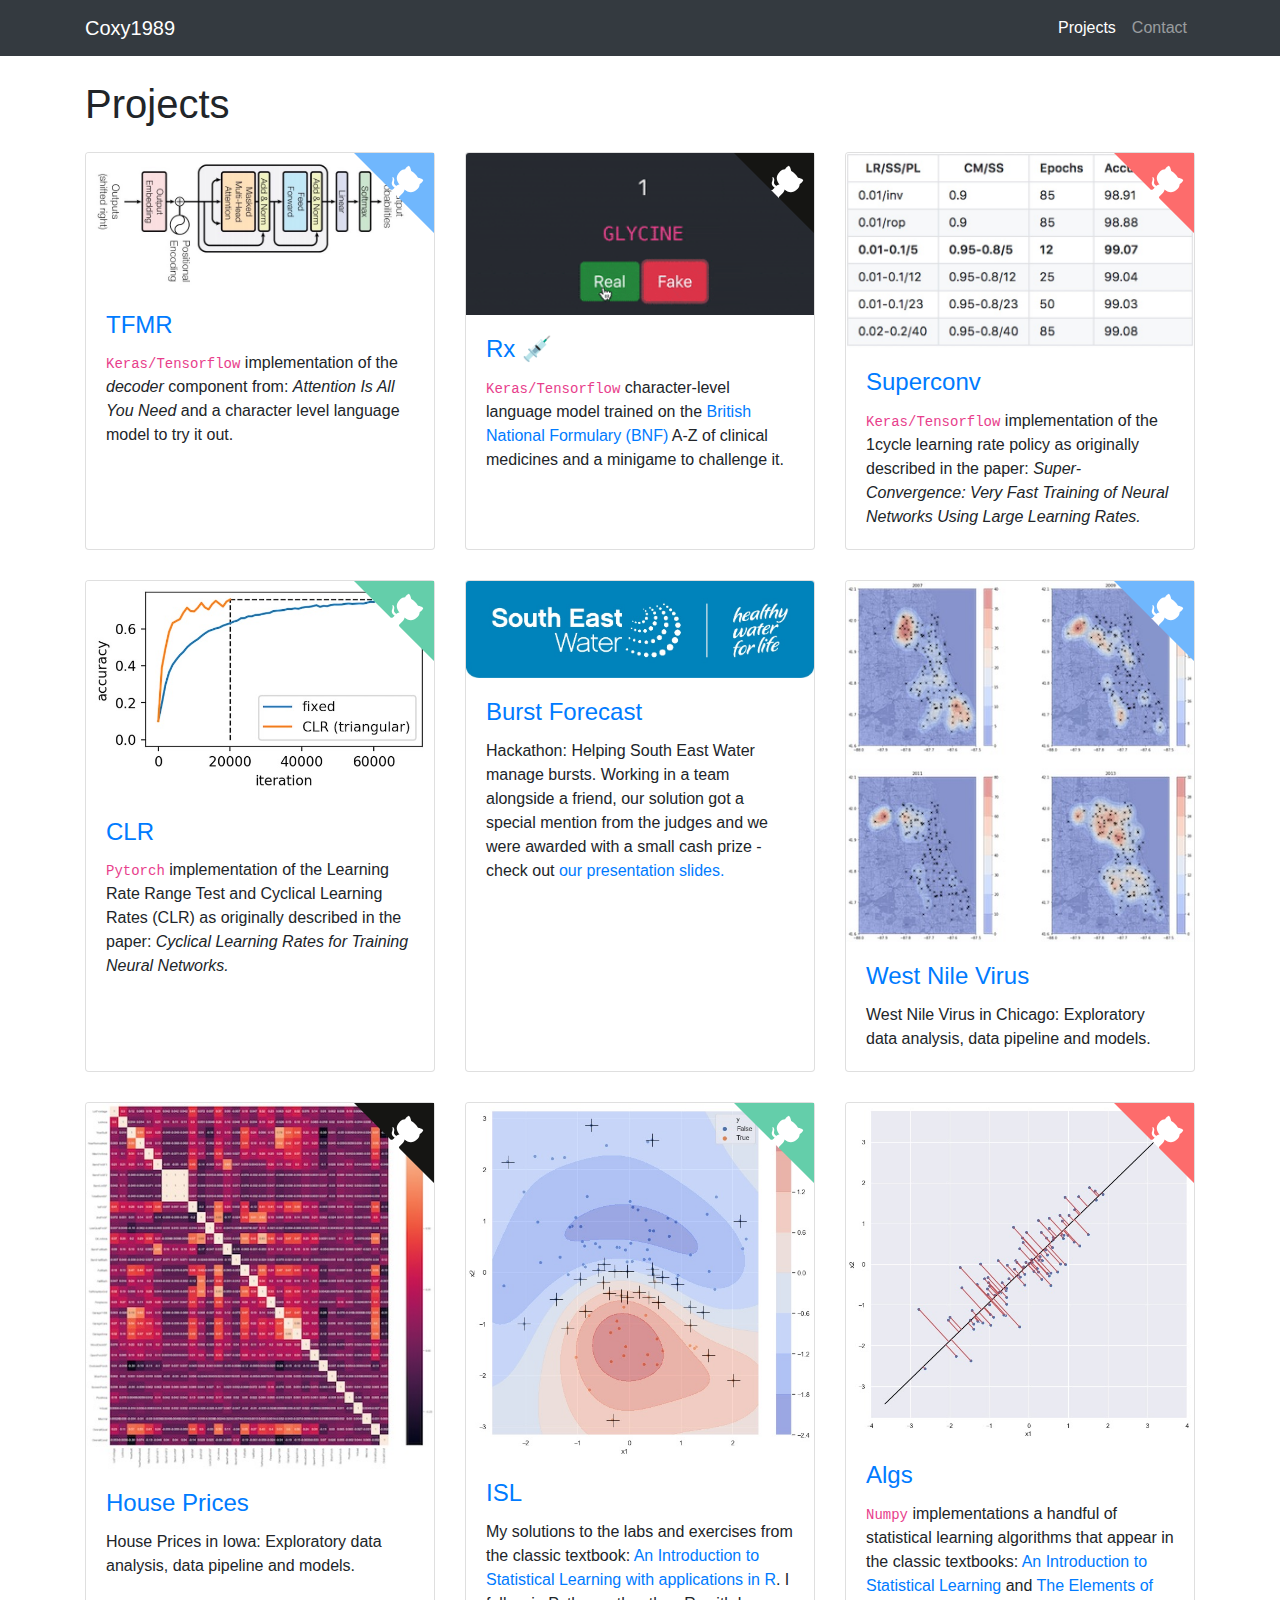
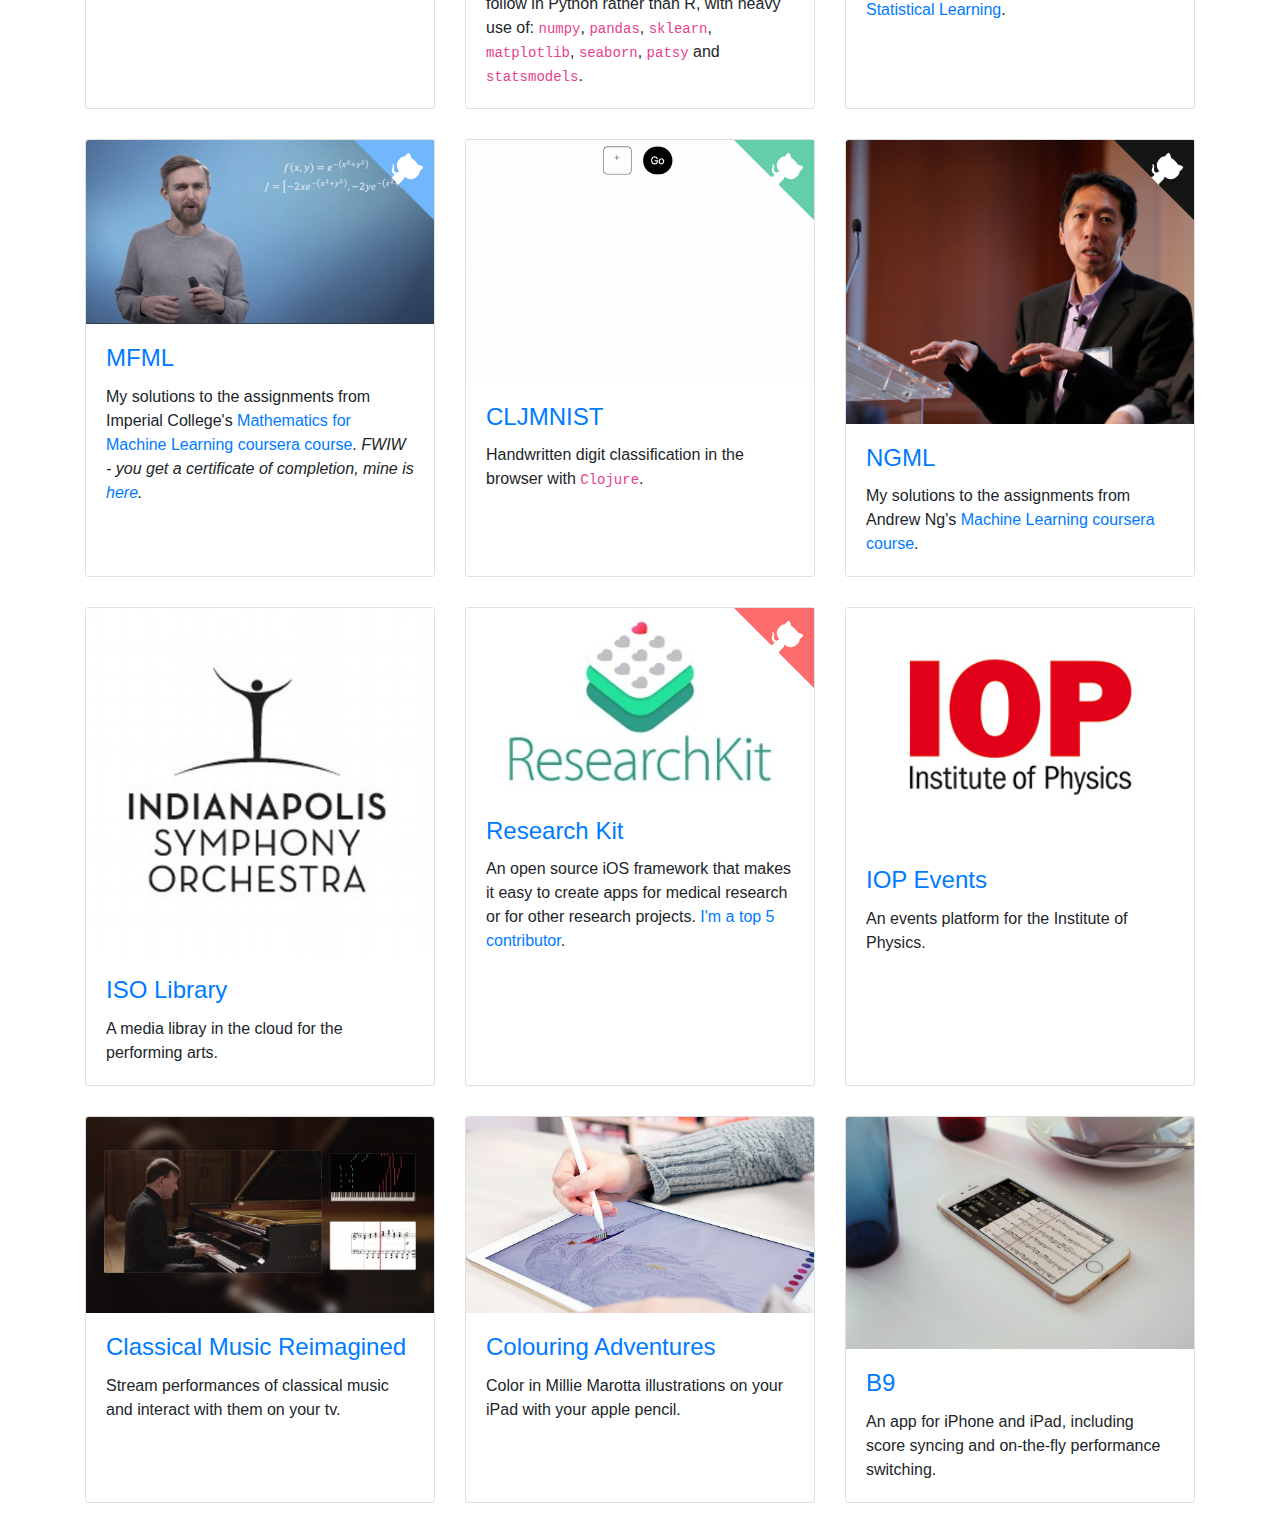
==== commit 9a5a1f6a: "add tfmr" ====
--- a/site/index.html
+++ b/site/index.html
@@ -56,6 +56,20 @@
 
         <div class="col-lg-4 col-sm-6 portfolio-item">
           <div class="card h-100">
+            <a href="https://github.com/coxy1989/tfmr"><img class="card-img-top" src="./img/tfmr.jpg" alt=""></a>
+            <div class="card-body">
+              <a href="https://github.com/coxy1989/tfmr" class="github-corner" aria-label="View source on GitHub"><svg width="80" height="80" viewBox="0 0 250 250" style="fill:#70B7FD; color:#fff; position: absolute; top: 0; border: 0; right: 0;" aria-hidden="true"><path d="M0,0 L115,115 L130,115 L142,142 L250,250 L250,0 Z"></path><path d="M128.3,109.0 C113.8,99.7 119.0,89.6 119.0,89.6 C122.0,82.7 120.5,78.6 120.5,78.6 C119.2,72.0 123.4,76.3 123.4,76.3 C127.3,80.9 125.5,87.3 125.5,87.3 C122.9,97.6 130.6,101.9 134.4,103.2" fill="currentColor" style="transform-origin: 130px 106px;" class="octo-arm"></path><path d="M115.0,115.0 C114.9,115.1 118.7,116.5 119.8,115.4 L133.7,101.6 C136.9,99.2 139.9,98.4 142.2,98.6 C133.8,88.0 127.5,74.4 143.8,58.0 C148.5,53.4 154.0,51.2 159.7,51.0 C160.3,49.4 163.2,43.6 171.4,40.1 C171.4,40.1 176.1,42.5 178.8,56.2 C183.1,58.6 187.2,61.8 190.9,65.4 C194.5,69.0 197.7,73.2 200.1,77.6 C213.8,80.2 216.3,84.9 216.3,84.9 C212.7,93.1 206.9,96.0 205.4,96.6 C205.1,102.4 203.0,107.8 198.3,112.5 C181.9,128.9 168.3,122.5 157.7,114.1 C157.9,116.9 156.7,120.9 152.7,124.9 L141.0,136.5 C139.8,137.7 141.6,141.9 141.8,141.8 Z" fill="currentColor" class="octo-body"></path></svg></a><style>.github-corner:hover .octo-arm{animation:octocat-wave 560ms ease-in-out}@keyframes octocat-wave{0%,100%{transform:rotate(0)}20%,60%{transform:rotate(-25deg)}40%,80%{transform:rotate(10deg)}}@media (max-width:500px){.github-corner:hover .octo-arm{animation:none}.github-corner .octo-arm{animation:octocat-wave 560ms ease-in-out}}</style>
+              <h4 class="card-title">
+                <a href="https://github.com/coxy1989/tfmr">TFMR</a>
+              </h4>
+              <p class="card-text"> <code>Keras/Tensorflow</code> implementation of the <i>decoder</i> component from: <i>Attention Is All You Need</i> and a character level language model to try it out. </p>
+            </div>
+          </div>
+        </div>
+
+
+        <div class="col-lg-4 col-sm-6 portfolio-item">
+          <div class="card h-100">
             <a href="https://rx.coxy1989.com/"><img class="card-img-top" src="./img/rx.gif" alt=""></a>
             <div class="card-body">
               <a href="https://github.com/coxy1989/rx" class="github-corner" aria-label="View source on GitHub"><svg width="80" height="80" viewBox="0 0 250 250" style="fill:#151513; color:#fff; position: absolute; top: 0; border: 0; right: 0;" aria-hidden="true"><path d="M0,0 L115,115 L130,115 L142,142 L250,250 L250,0 Z"></path><path d="M128.3,109.0 C113.8,99.7 119.0,89.6 119.0,89.6 C122.0,82.7 120.5,78.6 120.5,78.6 C119.2,72.0 123.4,76.3 123.4,76.3 C127.3,80.9 125.5,87.3 125.5,87.3 C122.9,97.6 130.6,101.9 134.4,103.2" fill="currentColor" style="transform-origin: 130px 106px;" class="octo-arm"></path><path d="M115.0,115.0 C114.9,115.1 118.7,116.5 119.8,115.4 L133.7,101.6 C136.9,99.2 139.9,98.4 142.2,98.6 C133.8,88.0 127.5,74.4 143.8,58.0 C148.5,53.4 154.0,51.2 159.7,51.0 C160.3,49.4 163.2,43.6 171.4,40.1 C171.4,40.1 176.1,42.5 178.8,56.2 C183.1,58.6 187.2,61.8 190.9,65.4 C194.5,69.0 197.7,73.2 200.1,77.6 C213.8,80.2 216.3,84.9 216.3,84.9 C212.7,93.1 206.9,96.0 205.4,96.6 C205.1,102.4 203.0,107.8 198.3,112.5 C181.9,128.9 168.3,122.5 157.7,114.1 C157.9,116.9 156.7,120.9 152.7,124.9 L141.0,136.5 C139.8,137.7 141.6,141.9 141.8,141.8 Z" fill="currentColor" class="octo-body"></path></svg></a><style>.github-corner:hover .octo-arm{animation:octocat-wave 560ms ease-in-out}@keyframes octocat-wave{0%,100%{transform:rotate(0)}20%,60%{transform:rotate(-25deg)}40%,80%{transform:rotate(10deg)}}@media (max-width:500px){.github-corner:hover .octo-arm{animation:none}.github-corner .octo-arm{animation:octocat-wave 560ms ease-in-out}}</style>
@@ -268,10 +282,6 @@
             </div>
           </div>
         </div>
-
-
-      </div>
-    </div>
 
     <!-- Bootstrap core JavaScript -->
     <script src="vendor/jquery/jquery.min.js"></script>
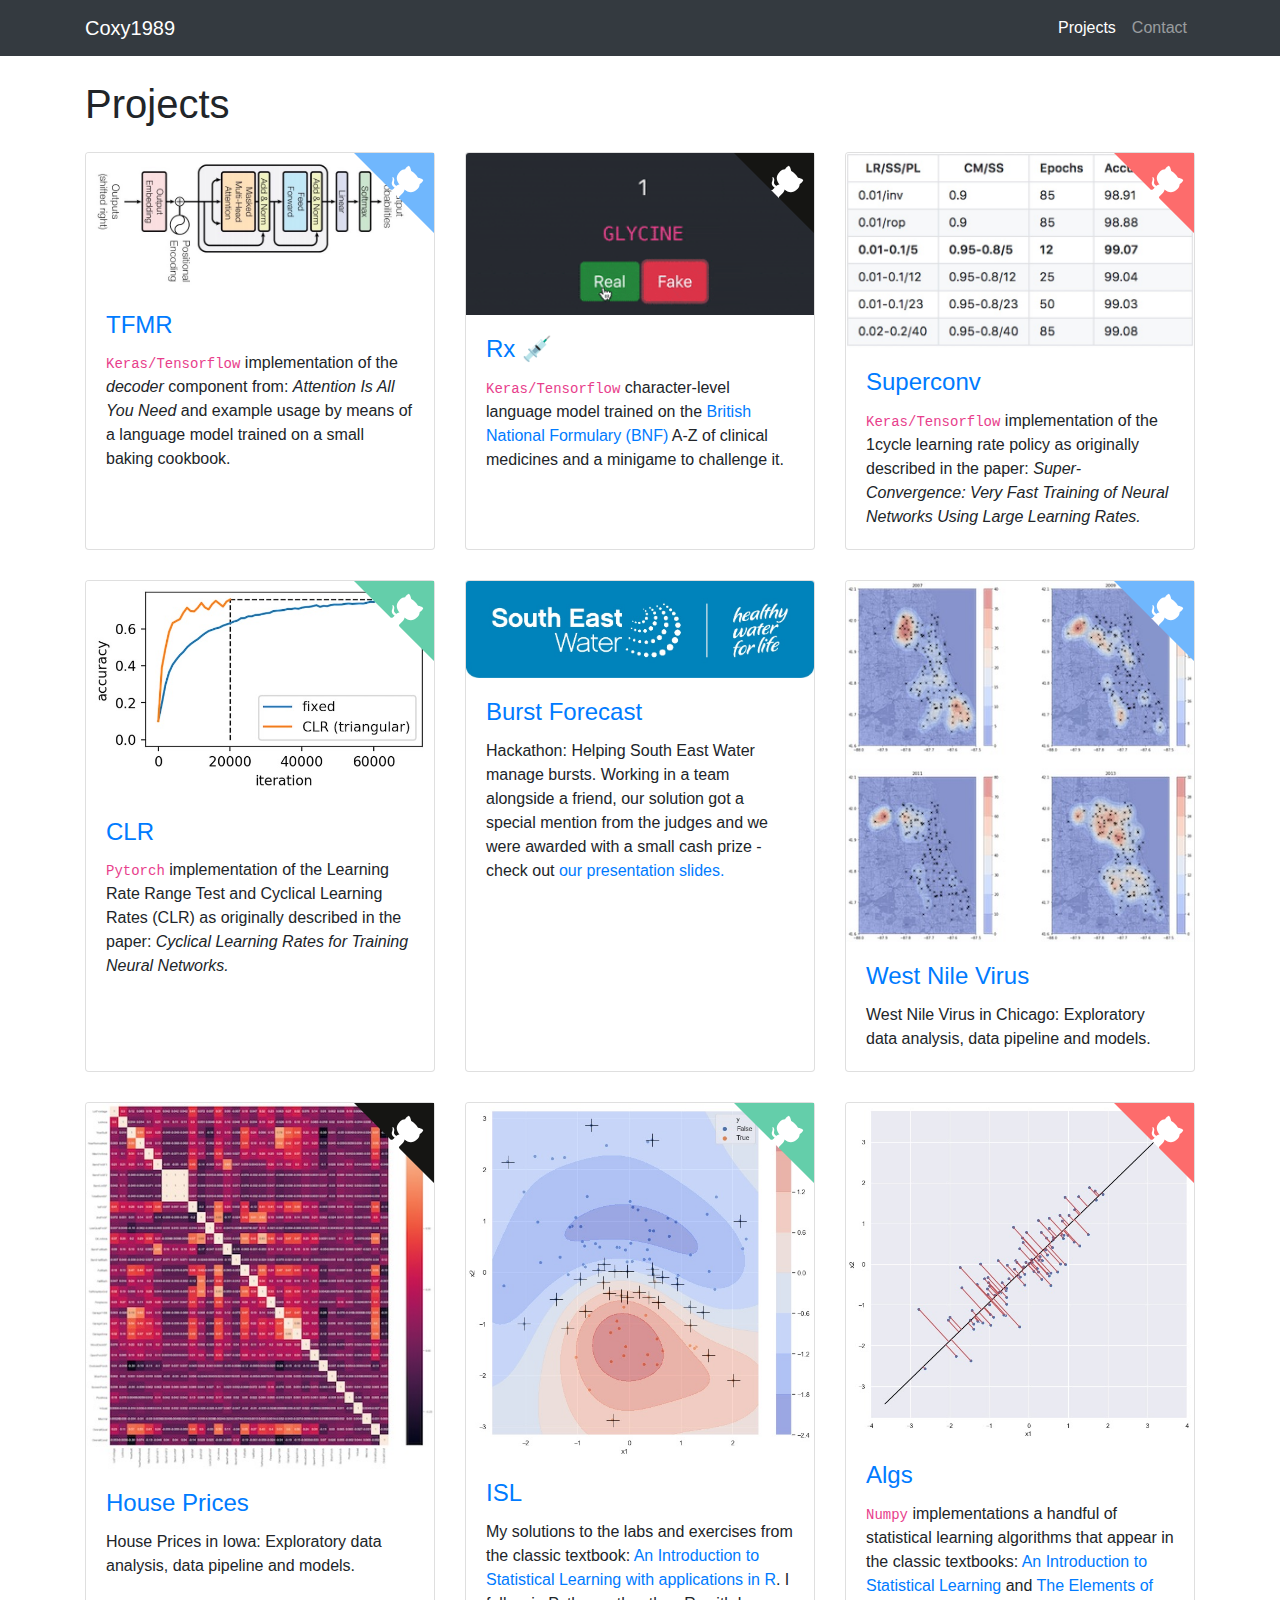
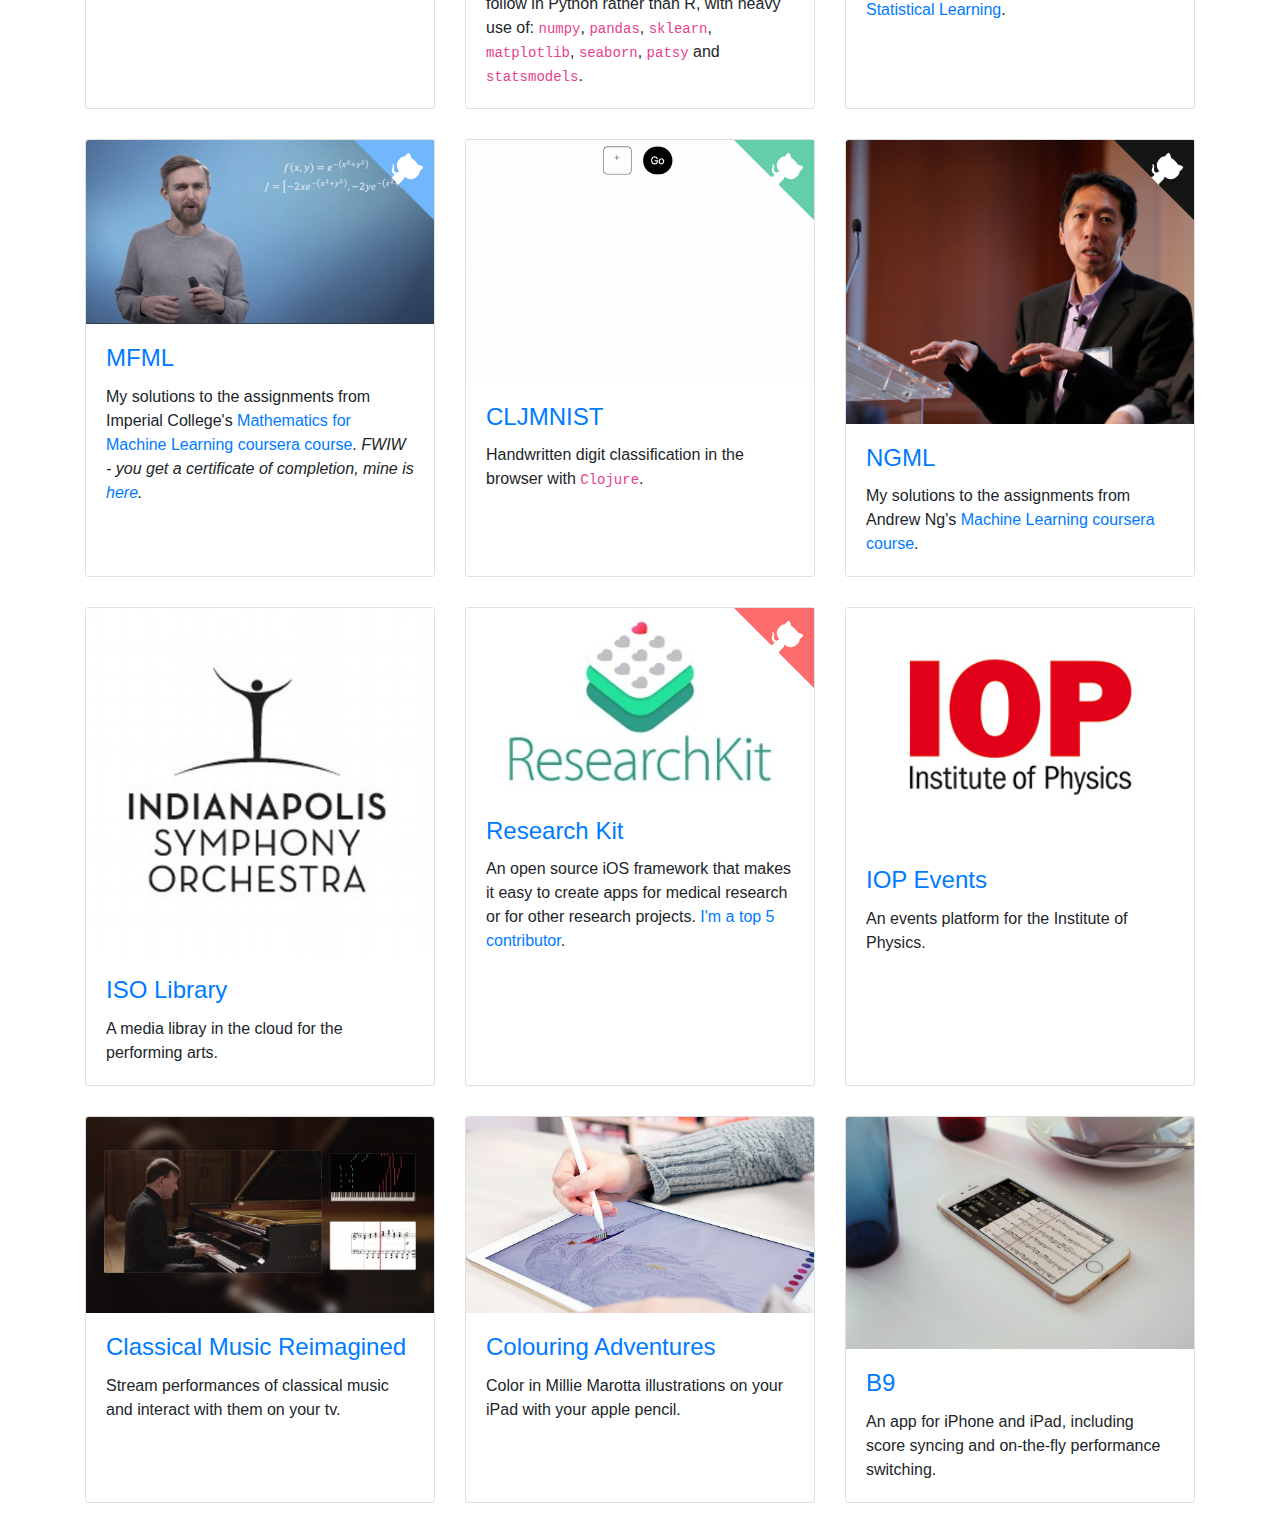
==== commit cb3cf2e9: "update tfmr" ====
--- a/site/index.html
+++ b/site/index.html
@@ -62,7 +62,7 @@
               <h4 class="card-title">
                 <a href="https://github.com/coxy1989/tfmr">TFMR</a>
               </h4>
-              <p class="card-text"> <code>Keras/Tensorflow</code> implementation of the <i>decoder</i> component from: <i>Attention Is All You Need</i> and a character level language model to try it out. </p>
+              <p class="card-text"> <code>Keras/Tensorflow</code> implementation of the <i>decoder</i> component from: <i>Attention Is All You Need</i> and example usage by means of a language model trained on a small baking cookbook. </p>
             </div>
           </div>
         </div>
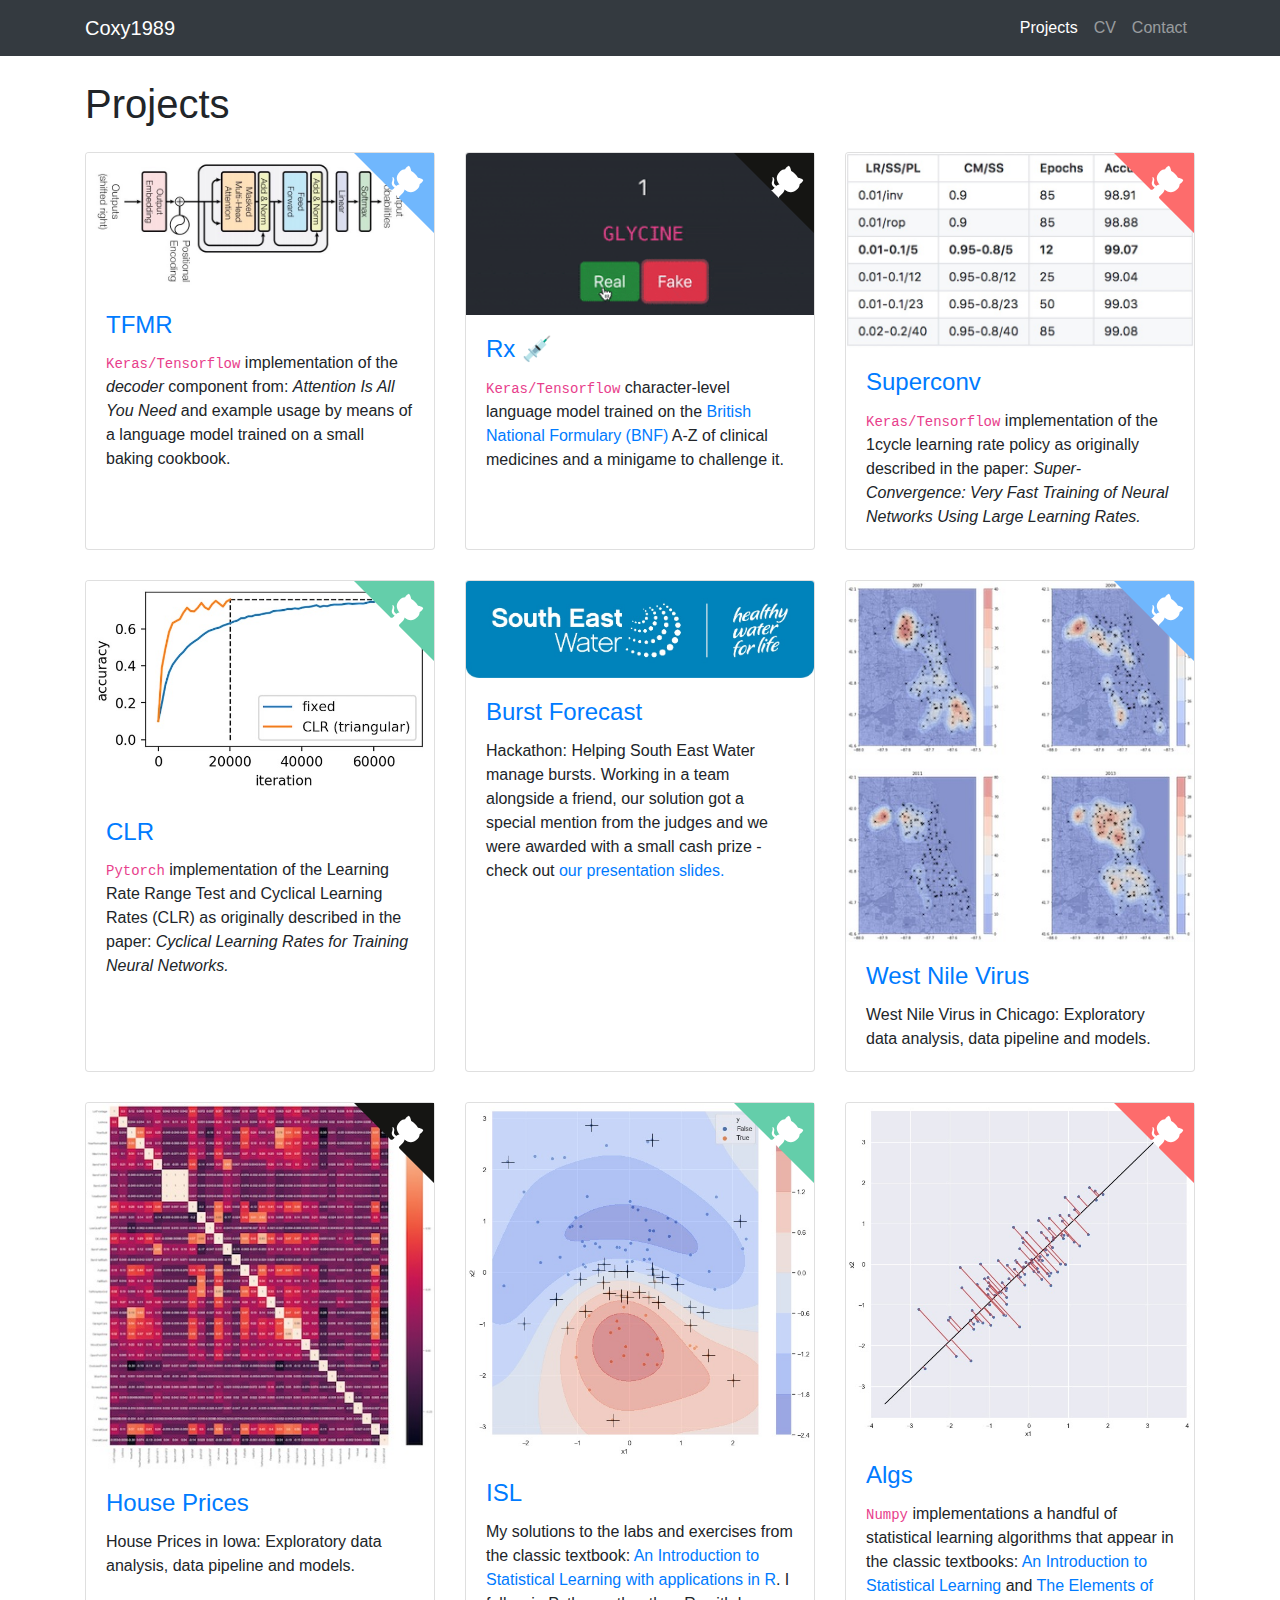
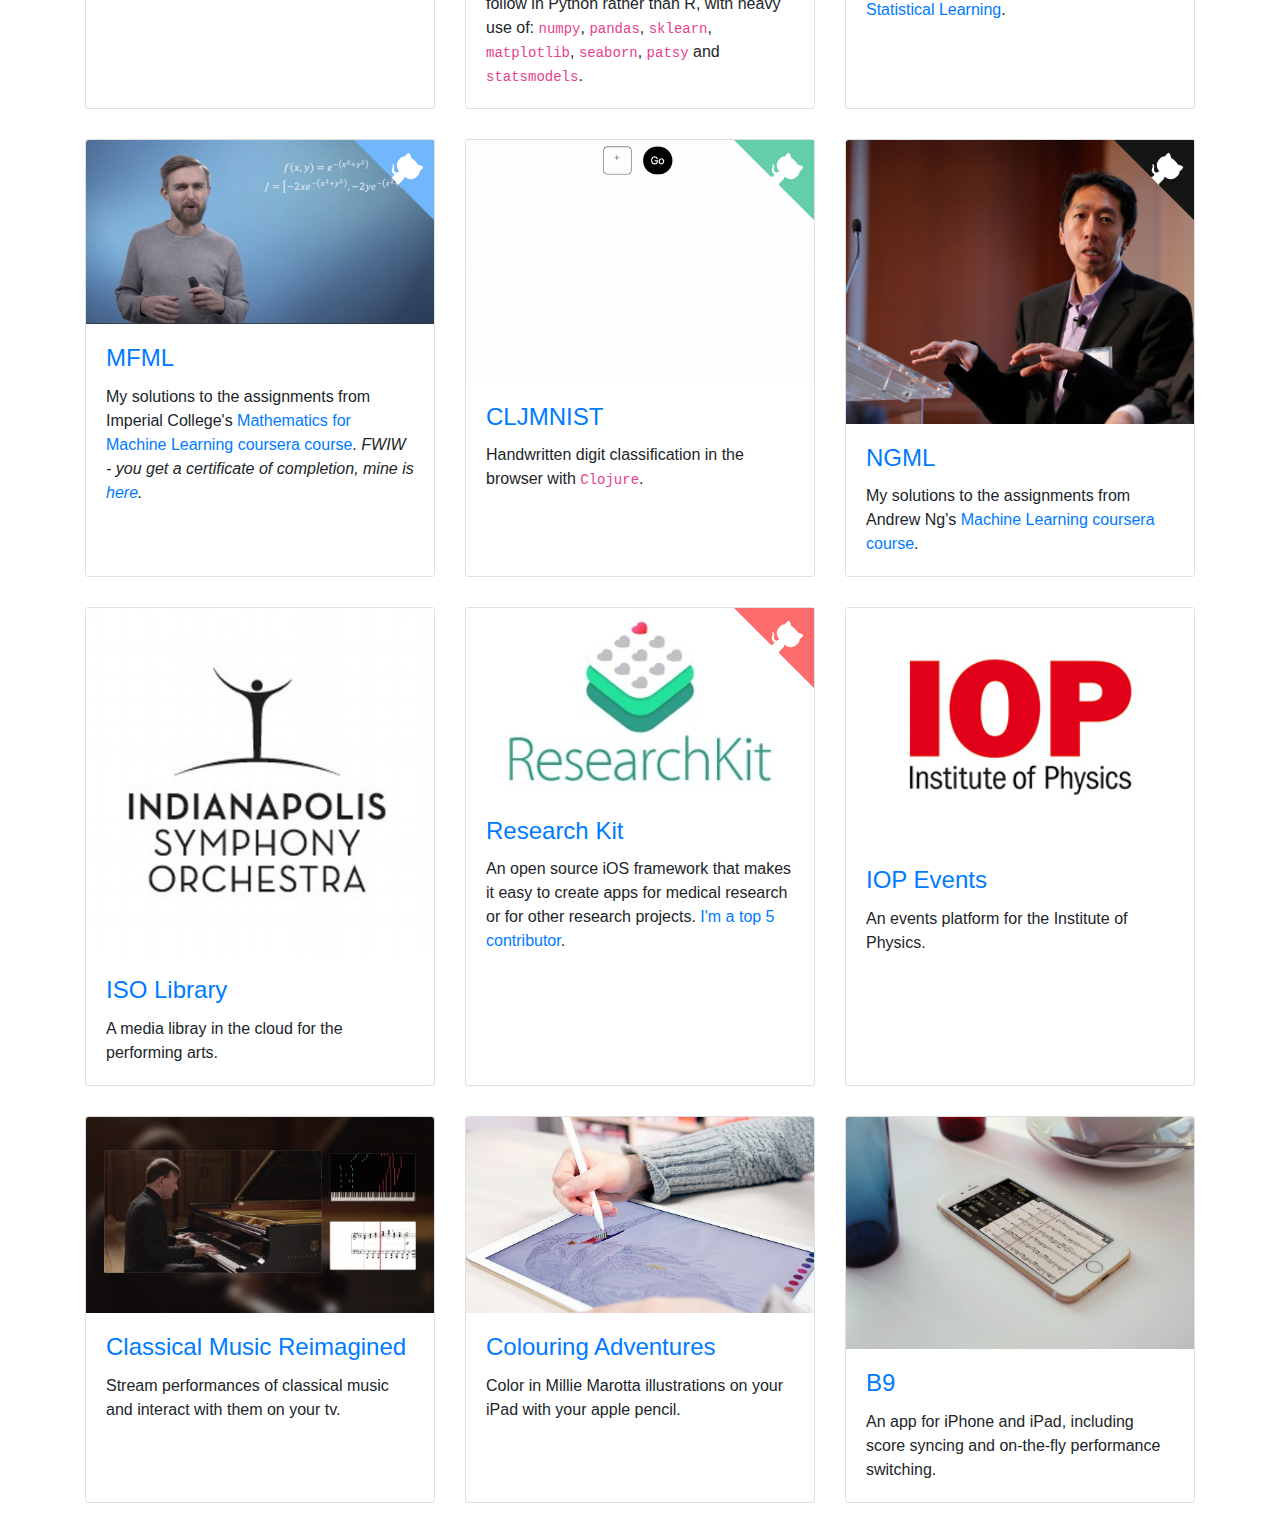
==== commit 2d54d57c: "add cv" ====
--- a/site/index.html
+++ b/site/index.html
@@ -36,6 +36,10 @@
               </a>
             </li>
             <li class="nav-item">
+              <a class="nav-link" href="https://coxy1989.com/cv.html">CV
+              </a>
+            </li>
+            <li class="nav-item">
               <a class="nav-link" href="mailto:gcoxy1989@gmail.com">Contact</a>
             </li>
           </ul>
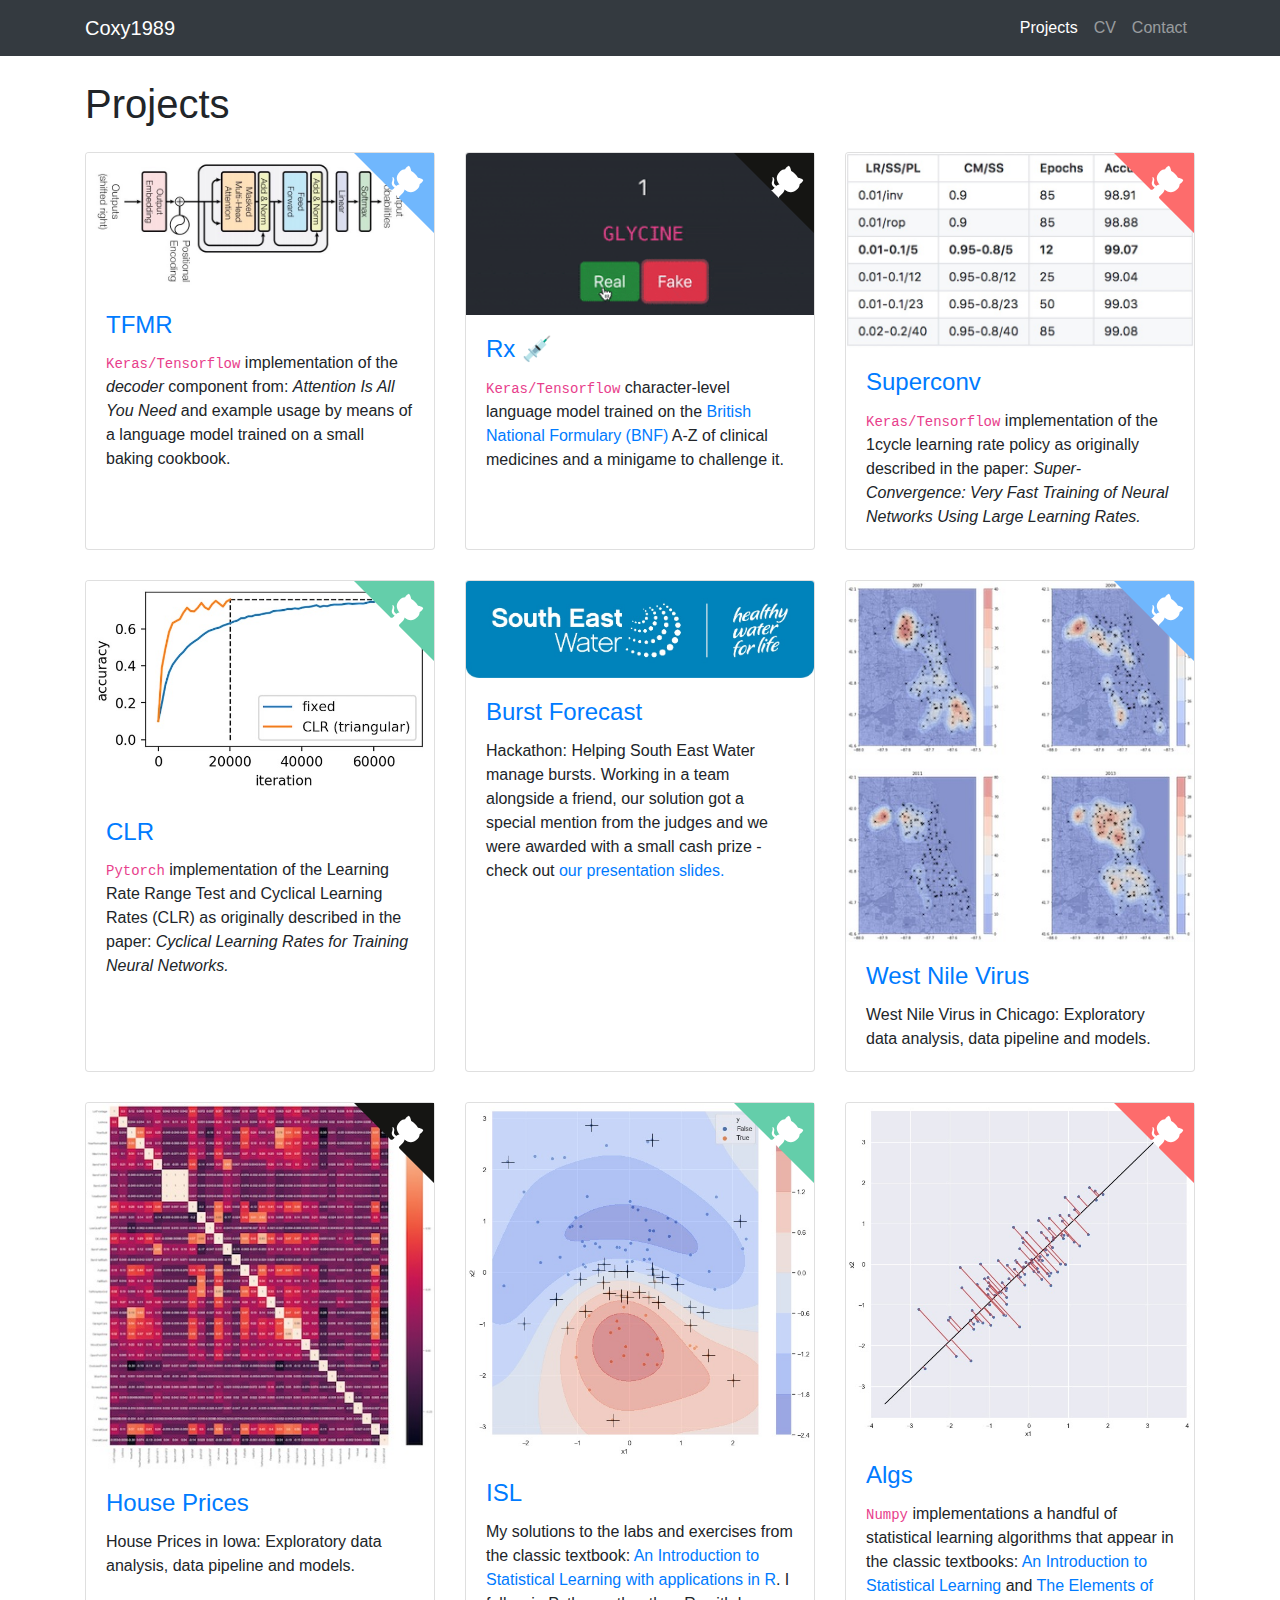
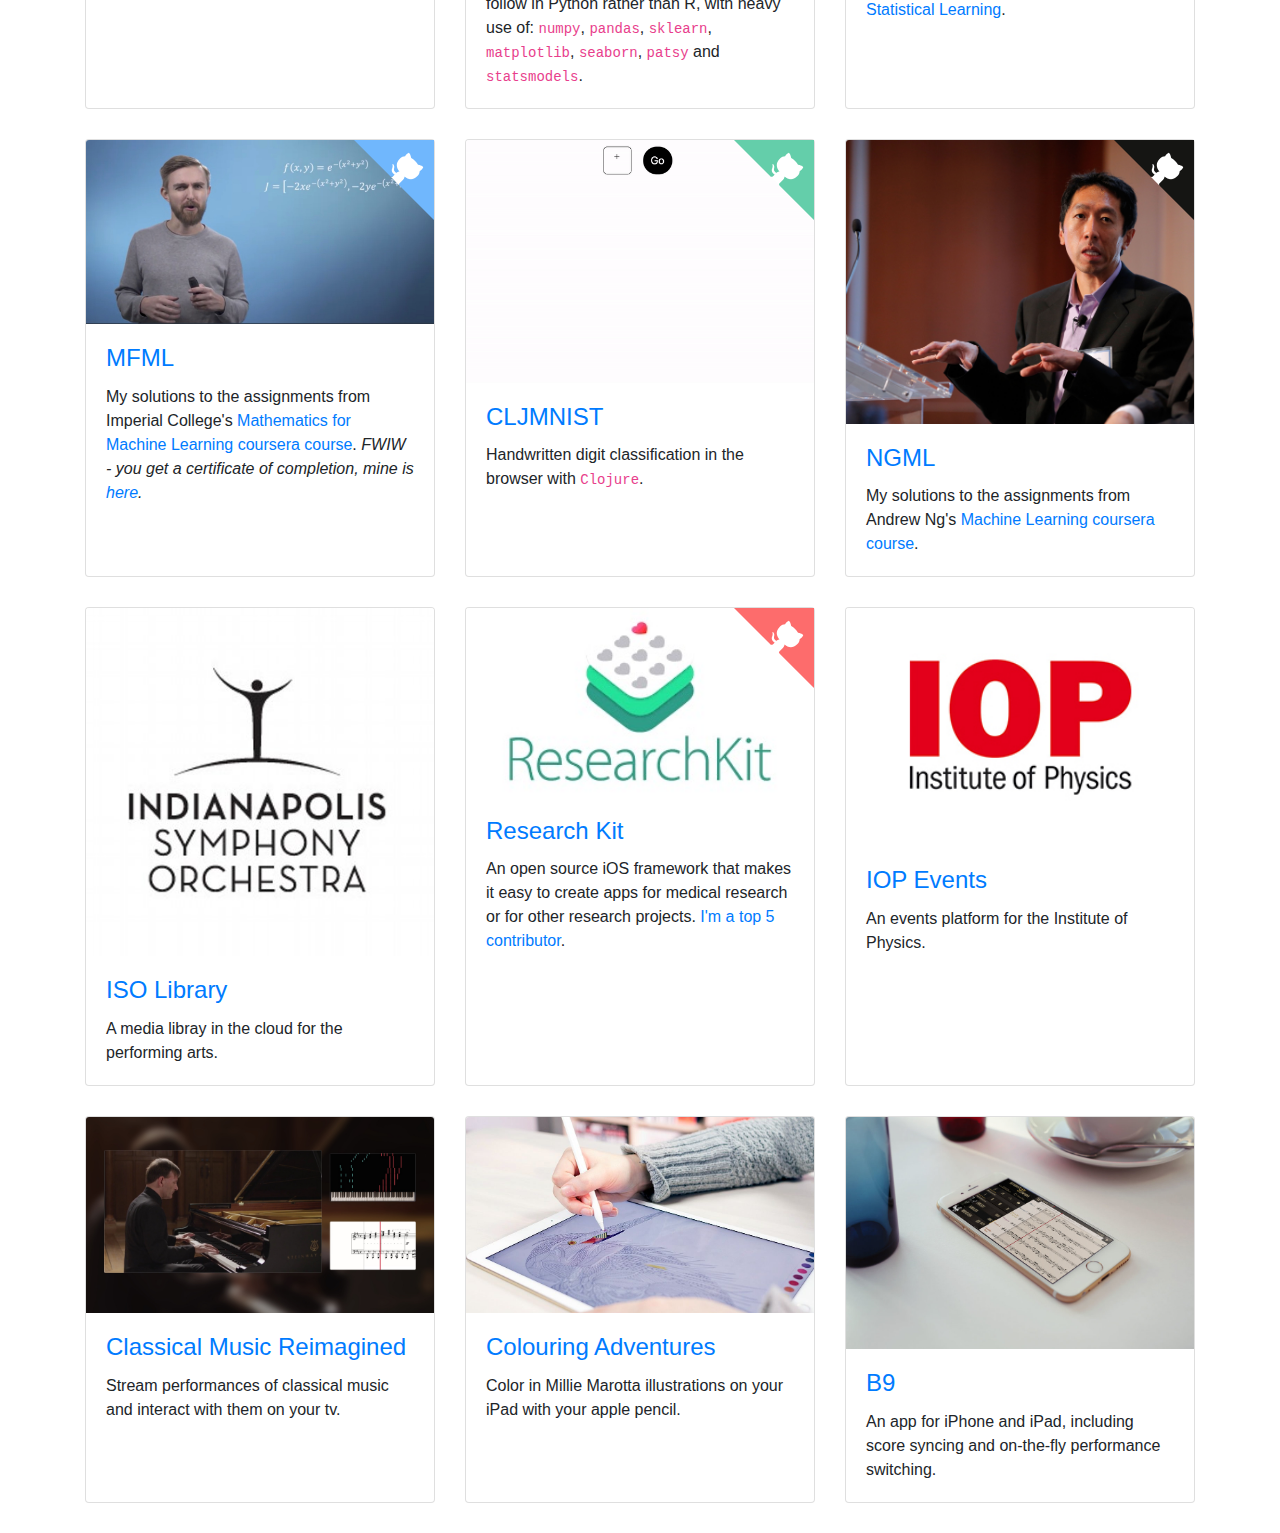
==== commit 7b369748: "* paths" ====
--- a/site/index.html
+++ b/site/index.html
@@ -216,10 +216,10 @@
 
         <div class="col-lg-4 col-sm-6 portfolio-item">
           <div class="card h-100">
-            <a href="https://www.amphio.co/iso.html"><img class="card-img-top" src="./img/iso.jpg" alt=""></a>
-            <div class="card-body">
-              <h4 class="card-title">
-                <a href="https://www.amphio.co/iso.html">ISO Library</a>
+            <a href="https://coxy1989.com/amphio/iso.html"><img class="card-img-top" src="./img/iso.jpg" alt=""></a>
+            <div class="card-body">
+              <h4 class="card-title">
+                <a href="https://coxy1989.com/amphio/iso.html">ISO Library</a>
               </h4>
               <p class="card-text"> A media libray in the cloud for the performing arts.</a></p>
             </div>
@@ -241,10 +241,10 @@
 
         <div class="col-lg-4 col-sm-6 portfolio-item">
           <div class="card h-100">
-            <a href="https://www.amphio.co/iop-events.html "><img class="card-img-top" src="./img/iop.jpg" alt=""></a>
-            <div class="card-body">
-              <h4 class="card-title">
-                <a href="https://www.amphio.co/iop-events.html ">IOP Events</a>
+            <a href="https://coxy1989.com/amphio/iop-events.html"><img class="card-img-top" src="./img/iop.jpg" alt=""></a>
+            <div class="card-body">
+              <h4 class="card-title">
+                <a href="https://coxy1989.com/amphio/iop-events.html">IOP Events</a>
               </h4>
               <p class="card-text"> An events platform for the Institute of Physics</code>.</a></p>
             </div>
@@ -277,10 +277,10 @@
 
         <div class="col-lg-4 col-sm-6 portfolio-item">
           <div class="card h-100">
-            <a href="http://beethovens9thsymphony.touchpress.com/ "><img class="card-img-top" src="./img/b9.jpg" alt=""></a>
-            <div class="card-body">
-              <h4 class="card-title">
-                <a href="http://beethovens9thsymphony.touchpress.com/ ">B9</a>
+            <a href="https://itunes.apple.com/gb/app/beethovens-9th-symphony/id601942399?mt=8"><img class="card-img-top" src="./img/b9.jpg" alt=""></a>
+            <div class="card-body">
+              <h4 class="card-title">
+                <a href="https://itunes.apple.com/gb/app/beethovens-9th-symphony/id601942399?mt=8">B9</a>
               </h4>
               <p class="card-text"> An app for iPhone and iPad, including score syncing and on-the-fly performance switching. </a></p>
             </div>
